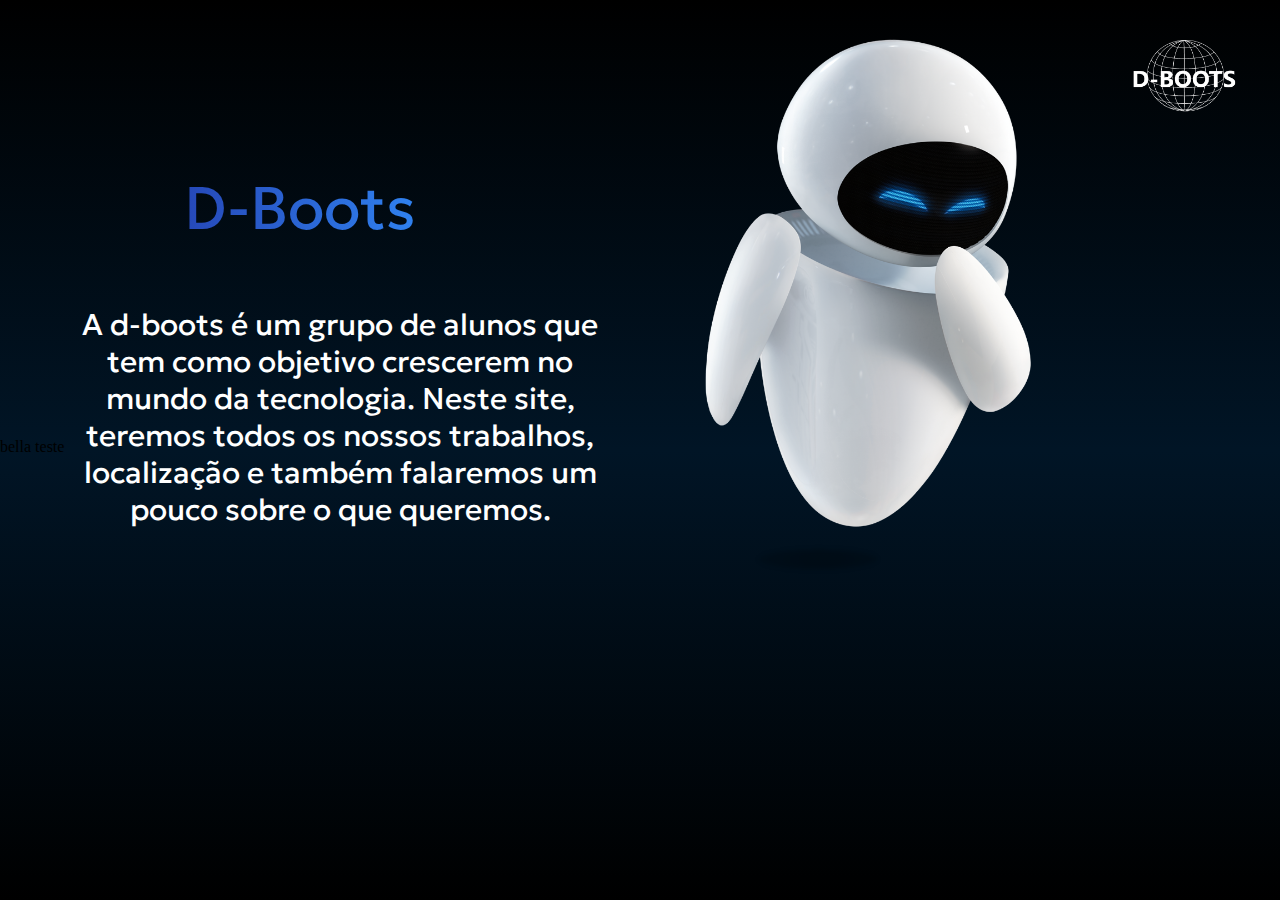
==== index.html @ 115e06b1 "Atualizar o index.html" ====
<!DOCTYPE html>
<html lang="pt-br">

<head>
    <meta charset="UTF-8">
    <meta http-equiv="X-UA-Compatible" content="IE=edge">
    <meta name="viewport" content="width=100%, initial-scale=1.0">
    <link rel="Website icon" type="png" href="logo2.png">
    <title>Robótica</title>

    <link rel="stylesheet" href="style.css">
    <link rel="stylesheet" href="menu.js">
    <link rel="stylesheet" href="abas-style.css">
    <link rel="stylesheet" href="https://cdn.jsdelivr.net/npm/bootstrap-icons@1.10.5/font/bootstrap-icons.css">
    <link href="https://fonts.googleapis.com/css2?family=Inspiration&display=swap" rel="stylesheet">
    <link rel="preconnect" href="https://fonts.googleapis.com">
    <link href="https://fonts.googleapis.com/css2?family=Geologica&display=swap" rel="stylesheet">

</head>

<body>

    <div class="container">
        <img src="logo3.png" class="elemento">
    </div>
    </div>

    <figure class="container-img">
        <img class="center" src="robo3.png">
    </figure>

    <section class="principal">
        <p class="nosso-nome">D-Boots</p>
        <p class="descricao">A d-boots é um grupo de alunos que tem como objetivo crescerem no mundo da tecnologia.
            Neste site, teremos todos os nossos trabalhos, localização e também falaremos um pouco sobre o que queremos.
        </p>
    </section>


<dialog>
        <nav class="menu-lateral">

            <ul>

                <li class="item-menu">
                    
                        <button class="icon botao"><i class="bi bi-list"></i></button>
                    
                </li>de
                <li class="item-menu">
                    <a href="index.html">
                        <span class="icon"><i class="bi bi-house"></i></span>
                        <span class="txt-link">Home</span>
                    </a>
                </li>
                <li class="item-menu">
                    <a href="trabalhos.html">
                        <span class="icon"><i class="bi bi-image"></i></span>
                        <span class="txt-link">Trabalhos</span>
                    </a>
                </li>
                <li class="item-menu">
                    <a href="sobre.html">
                        <span class="icon"><i class="bi bi-columns-gap"></i></span>
                        <span class="txt-link">Sobre</span>
                    </a>
                </li>
                <li class="item-menu">
                    <a href="loc.html">
                        <span class="icon"><i class="bi bi-geo-alt"></i></span>
                        <span class="txt-link">Localização</span>
                    </a>
                <li class="item-menu">
                    <a href="nos.html">
                        <span class="icon"><i class="bi bi-people-fill"></i></span>
                        <span class="txt-link">Nós</span>
                    </a>
                </li>
            </ul>
        </nav></dialog>
   

<p>bella teste</p>



    <script src="menu.js"></script>
</body>

</html>
---- style.css ----
* {
    padding: 0;
    margin: 0;
}

body {
    height: 100vh;
    background: linear-gradient( black,#011526, black);
}

.center {
    float: right;
    width: 300%;
    margin: 30px 0 0 0;
	max-width: 510px;
	transform: translatey(0px);
	animation: float 6s ease-in-out infinite;
    z-index: 1; 
}

@keyframes float {
	0% {
		transform: translatey(20px);
	}
	50% { 
		transform: translatey(0px);
	}
	100% { 
		transform: translatey(20px);
	}
}

.principal {
    position: relative;
    top: 170px;
    margin:0;
    text-align:center;
    font-family: 'Geologica', sans-serif;
}

.nosso-nome{
    font-size: 60px;
    color: white;
    background-image: linear-gradient(to right, #1E1B8C, #3084F2, #3084F2, #2E38F2);  
    background-clip: text;
    -webkit-background-clip: text; 
    -webkit-text-fill-color: transparent;
    color: black;
}

.descricao {
    color: white;
    font-size: 30px;
    padding: 80px;
    margin: -20px 0 0 0;
}

.container {
    float: right;
}

.elemento {
    margin: -45px 0 0 0;
    width: 170px;
    height: 170px;
    z-index: 0; 
}

@media screen and (max-width: 640px) { 
    .center {
        width: 100%;
        height: 70%;
        right: 17px;
        float: none;
        margin: 0 0 -70px 0;
    }

    .elemento {
        float: right;
        width: 37%;
        height: 37%;
    }

    .descricao {
        margin: -20px 0 0 0;
    }
}
---- abas-style.css ----
nav.menu-lateral {
     width: 70px;
     height: 20px;
     margin: 10px 0 0 0;
     padding: 20px 0 40px 17px;
     /* box-shadow: 2px 2px 2px 2px #78909c; */
     border-radius: 20px;
     position: fixed;
     top: 0;
     left: 0;
     overflow: hidden;
     transition: .5s;
     font-family: 'Geologica', sans-serif;
 }

button {
background-color: #000;
border: none;
color: #fff;
margin: 10px 0 0 20px;
font-size: 200%;

}

 nav.menu-lateral:hover {
     width: 300px;
     height: 100%;
     background-color: #000;
 }

 .btn-expandir {
     width: 100%;
     padding-left: 10px;
 }

 .btn-expandir>i {
     color: #fff;
     font-size: 24px;
     cursor: pointer;
 }

 ul {
     height: 100%;
     list-style-type: none;
 }

 ul li.item-menu {
     transition: .3s;
     border-top-left-radius: 20px;
     border-bottom-left-radius: 20px;
 }

 ul li.ativo {
     background: linear-gradient(to right, #78909c 1%, #000 70%)
 }

 ul li.item-menu:hover {
     background: transparent;
 }

 ul li.item-menu a {
     color: #fff;
     text-decoration: none;
     font-size: 20px;
     padding: 20px 4%;
     display: flex;
     margin-bottom: 20px;
     line-height: 30px;
 }

 ul li.item-menu a .txt-link {
     margin-left: 70px;
     transition: 1s;
     opacity: 0;
 }

 nav.menu-lateral:hover .txt-link {
     margin-left: 40px;
     opacity: 1;
 }

 ul li.item-menu a .icon i {
     font-size: 30px;
     margin-left: 10px;
 }

 @media screen and (max-width: 1024px) {

     nav .menu-lateral {
         z-index: 1;
     }

     .center {
         z-index: 0;
     }

     .elemento {
         z-index: -1;
     }

     nav.menu-lateral:active {

         widht: 100%;
         height: 100%;
         background-color: transparent;
     }

 }
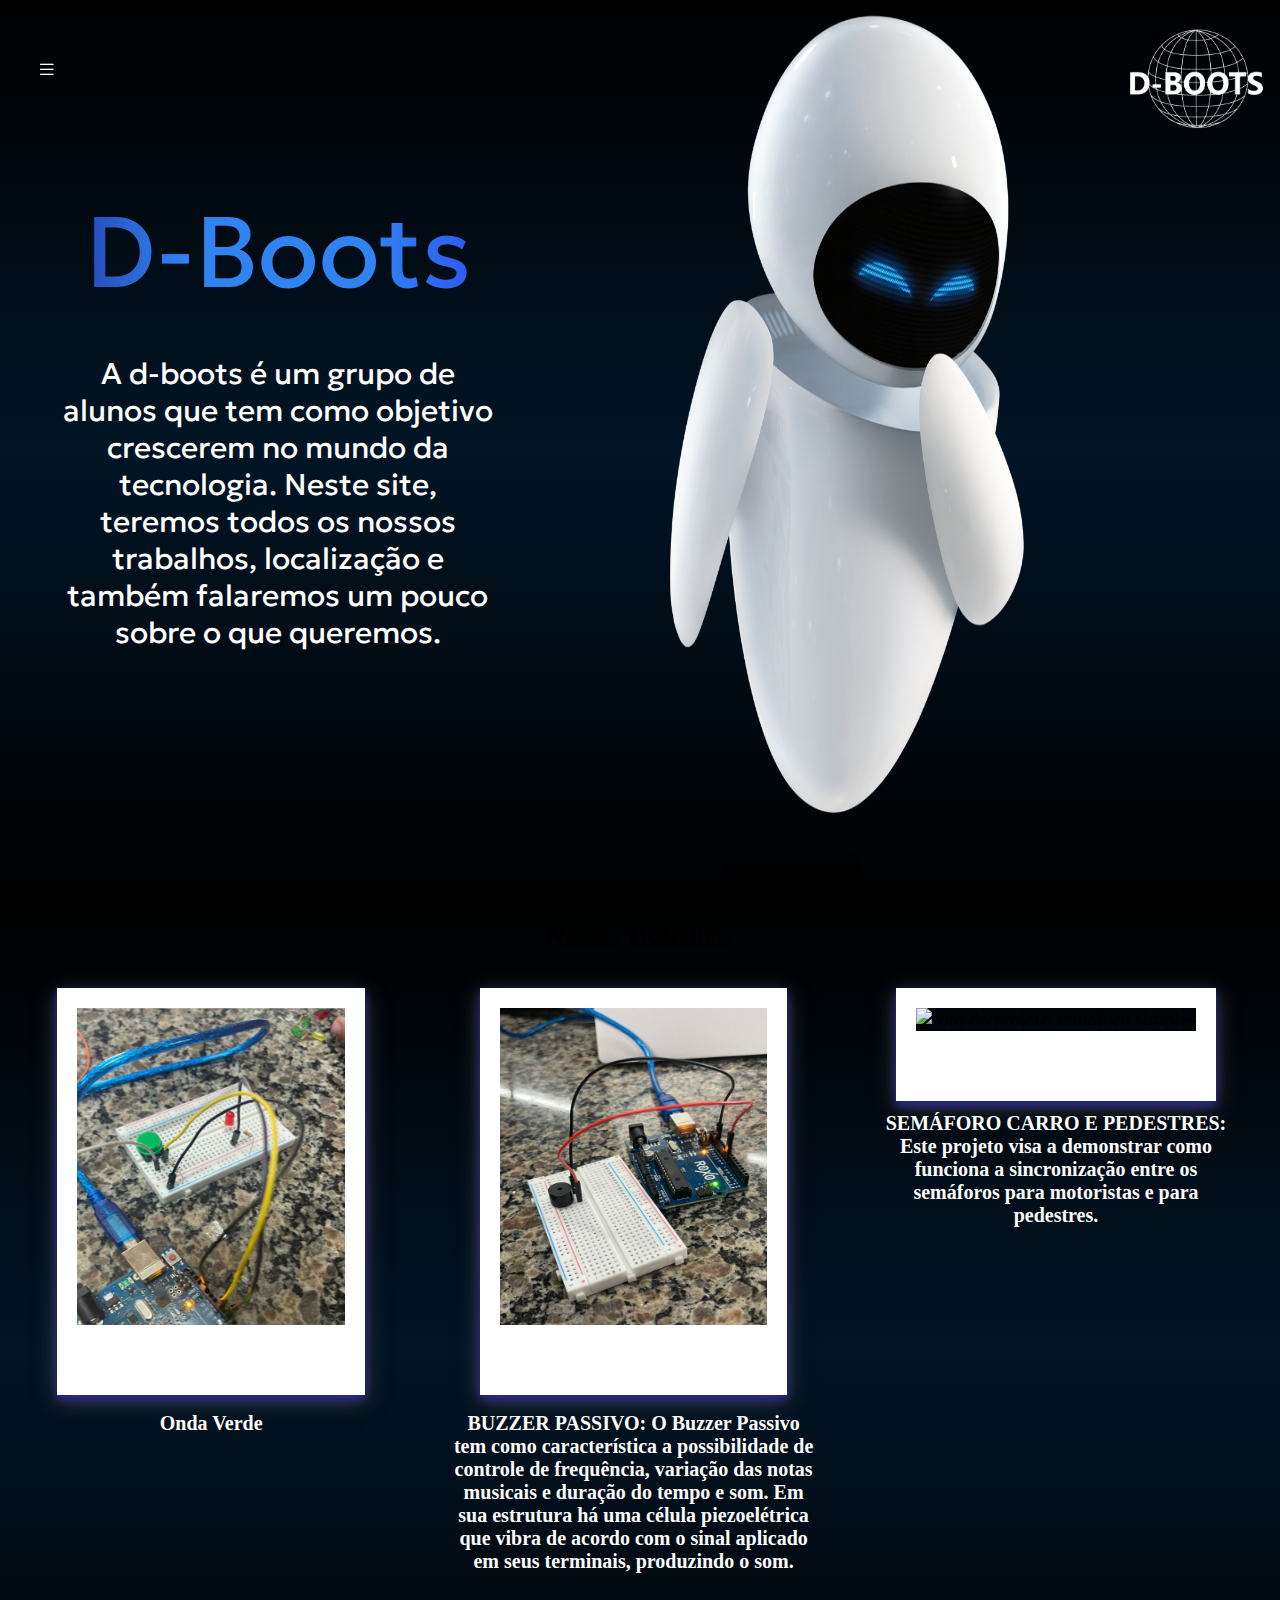
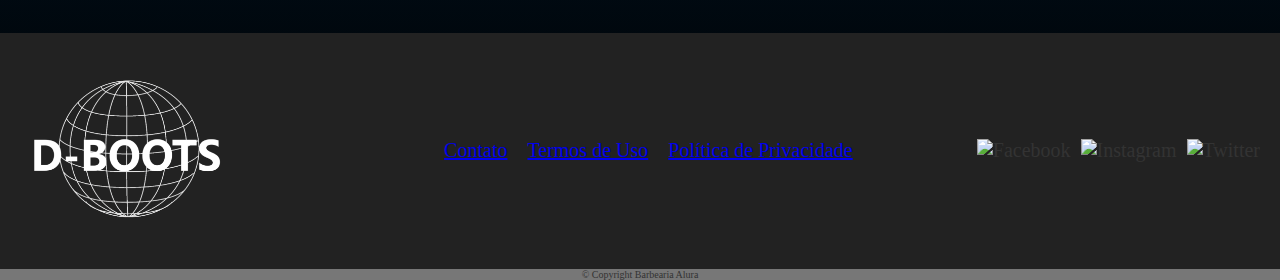
==== commit aaad262c: "Add files via upload" ====
--- a/index.html
+++ b/index.html
@@ -1,92 +1,153 @@
-<!DOCTYPE html>
-<html lang="pt-br">
-
-<head>
-    <meta charset="UTF-8">
-    <meta http-equiv="X-UA-Compatible" content="IE=edge">
-    <meta name="viewport" content="width=100%, initial-scale=1.0">
-    <link rel="Website icon" type="png" href="logo2.png">
-    <title>Robótica</title>
-
+<!DOCTYPE html>
+<html lang="pt-br">
+
+<head>
+    <meta charset="UTF-8">
+    <meta http-equiv="X-UA-Compatible" content="IE=edge">
+    <meta name="viewport" content="width=100%, initial-scale=1.0">
+    <link rel="Website icon" type="png" href="logo2.png">
+    <title>Robótica</title>
+
     <link rel="stylesheet" href="style.css">
-    <link rel="stylesheet" href="menu.js">
-    <link rel="stylesheet" href="abas-style.css">
-    <link rel="stylesheet" href="https://cdn.jsdelivr.net/npm/bootstrap-icons@1.10.5/font/bootstrap-icons.css">
-    <link href="https://fonts.googleapis.com/css2?family=Inspiration&display=swap" rel="stylesheet">
-    <link rel="preconnect" href="https://fonts.googleapis.com">
-    <link href="https://fonts.googleapis.com/css2?family=Geologica&display=swap" rel="stylesheet">
-
-</head>
-
-<body>
-
-    <div class="container">
-        <img src="logo3.png" class="elemento">
-    </div>
-    </div>
-
-    <figure class="container-img">
-        <img class="center" src="robo3.png">
-    </figure>
-
-    <section class="principal">
-        <p class="nosso-nome">D-Boots</p>
-        <p class="descricao">A d-boots é um grupo de alunos que tem como objetivo crescerem no mundo da tecnologia.
-            Neste site, teremos todos os nossos trabalhos, localização e também falaremos um pouco sobre o que queremos.
-        </p>
-    </section>
-
-
-<dialog>-
-        <nav class="menu-lateral">
-
+    <link rel="stylesheet" href="menu.js">
+    <link rel="stylesheet" href="abas-style.css">
+    <link rel="stylesheet" href="https://cdn.jsdelivr.net/npm/bootstrap-icons@1.10.5/font/bootstrap-icons.css">
+    <link href="https://fonts.googleapis.com/css2?family=Inspiration&display=swap" rel="stylesheet">
+    <link rel="preconnect" href="https://fonts.googleapis.com">
+    <link href="https://fonts.googleapis.com/css2?family=Geologica&display=swap" rel="stylesheet">
+
+</head>
+
+<header>
+    <div class="container">
+        <img src="logo3.png" class="elemento">
+    </div>
+</header>
+
+
+<body>
+
+
+    <section class="principal">
+        <div>
+            <p class="nosso-nome">D-Boots</p>
+            <p class="descricao-texto">A d-boots é um grupo de alunos que tem como objetivo crescerem no mundo da tecnologia.
+                Neste site, teremos todos os nossos trabalhos, localização e também falaremos um pouco sobre o que queremos.
+            </p>
+        </div>
+        <div><img class="center" src="robo3.png" alt="imagem de um robo"></div>
+    </section>
+
+
+
+
+
+
+
+
+
+
+
+
+
+    <section class="fotos">
+        <h2 class="trabalhos">Nossos Trabalhos</h2>
+        <div class="div-fotos">
+        <div class="container2">
+            <img class="polaroid" src="fototra.jpg" alt="foto do projeto da onda verde">
+            <h3 class="descricao">Onda Verde</h3>
+        </div>
+        <div class="container2">
+            <img class="polaroid" src="image.jpg" alt="foto do projeto...">
+            <h3 class="descricao">BUZZER PASSIVO: O Buzzer Passivo tem como característica a possibilidade de controle de frequência, variação das notas musicais e duração do tempo e som. Em sua estrutura há uma célula piezoelétrica que vibra de acordo com o sinal aplicado em seus terminais, produzindo o som. </h3>
+        </div>
+        <div class="container2">
+            <img class="polaroid" src="sinallfoto.jpg" alt="foto do projeto semáforo simples">
+            <h3 class="descricao">SEMÁFORO CARRO E PEDESTRES: Este projeto visa a demonstrar como
+                funciona a sincronização entre os semáforos
+                para motoristas e para pedestres. </h3>
+        </div>
+        </div>
+    </div>
+</section>
+
+
+
+
+
+
+<footer>
+    <div class="footer">
+        <div class="logo">
+          <img src="logo3.png" alt="Sua Logo">
+        </div>
+        <div class="links">
+            <a href="contato">Contato</a>
+            <a href="termos-de-uso">Termos de Uso</a>
+            <a href="politica-de-privacidade">Política de Privacidade</a>
+          </div>
+        <div class="social-icons">
+          <a href="link-para-facebook"><img src="facebook-icon.png" alt="Facebook"></a>
+          <a href="link-para-instagram"><img src="instagram-icon.png" alt="Instagram"></a>
+          <a href="link-para-twitter"><img src="twitter-icon.png" alt="Twitter"></a>
+        </div>
+      </div>
+      <div>
+        <p class="copyright">&copy; Copyright Barbearia Alura</p>
+      </div>
+</footer>
+
+
+
+
+
+
+
+
+        <nav class="menu-lateral">
             <ul>
-
-                <li class="item-menu">
-                    
-                        <button class="icon botao"><i class="bi bi-list"></i></button>
-                    
-                </li>de
-                <li class="item-menu">
-                    <a href="index.html">
-                        <span class="icon"><i class="bi bi-house"></i></span>
-                        <span class="txt-link">Home</span>
-                    </a>
-                </li>
-                <li class="item-menu">
-                    <a href="trabalhos.html">
-                        <span class="icon"><i class="bi bi-image"></i></span>
-                        <span class="txt-link">Trabalhos</span>
-                    </a>
-                </li>
-                <li class="item-menu">
-                    <a href="sobre.html">
-                        <span class="icon"><i class="bi bi-columns-gap"></i></span>
-                        <span class="txt-link">Sobre</span>
-                    </a>
-                </li>
-                <li class="item-menu">
-                    <a href="loc.html">
-                        <span class="icon"><i class="bi bi-geo-alt"></i></span>
-                        <span class="txt-link">Localização</span>
-                    </a>
-                <li class="item-menu">
-                    <a href="nos.html">
-                        <span class="icon"><i class="bi bi-people-fill"></i></span>
-                        <span class="txt-link">Nós</span>
-                    </a>
-                </li>
-            </ul>-
-        </nav></dialog>
+                <li class="item-menu">
+                    <button class="icon botao"><i class="bi bi-list"></i></button>
+                </li>
+                <li class="item-menu">
+                    <a href="index.html">
+                        <span class="icon"><i class="bi bi-house"></i></span>
+                        <span class="txt-link">Home</span>
+                    </a>
+                </li>
+                <li class="item-menu">
+                    <a href="trabalhos.html">
+                        <span class="icon"><i class="bi bi-image"></i></span>
+                        <span class="txt-link">Trabalhos</span>
+                    </a>
+                </li>
+                <li class="item-menu">
+                    <a href="sobre.html">
+                        <span class="icon"><i class="bi bi-columns-gap"></i></span>
+                        <span class="txt-link">Sobre</span>
+                    </a>
+                </li>
+                <li class="item-menu">
+                    <a href="loc.html">
+                        <span class="icon"><i class="bi bi-geo-alt"></i></span>
+                        <span class="txt-link">Localização</span>
+                    </a>
+                <li class="item-menu">
+                    <a href="nos.html">
+                        <span class="icon"><i class="bi bi-people-fill"></i></span>
+                        <span class="txt-link">Nós</span>
+                    </a>
+                </li>
+            </ul>
+
+        </nav>
+
    
 
-<p>bella teste</p>
 
-
-
-    <script src="menu.js"></script>
-</body>
-
+
+
+    <script src="menu.js"></script>
+</body>
+
 </html>--- a/style.css
+++ b/style.css
@@ -1,87 +1,202 @@
-* {
-    padding: 0;
-    margin: 0;
-}
-
-body {
-    height: 100vh;
-    background: linear-gradient( black,#011526, black);
-}
-
-.center {
-    float: right;
-    width: 300%;
-    margin: 30px 0 0 0;
-	max-width: 510px;
-	transform: translatey(0px);
-	animation: float 6s ease-in-out infinite;
-    z-index: 1; 
-}
-
-@keyframes float {
-	0% {
-		transform: translatey(20px);
-	}
-	50% { 
-		transform: translatey(0px);
-	}
-	100% { 
-		transform: translatey(20px);
-	}
-}
-
-.principal {
-    position: relative;
-    top: 170px;
-    margin:0;
-    text-align:center;
-    font-family: 'Geologica', sans-serif;
-}
-
-.nosso-nome{
-    font-size: 60px;
-    color: white;
-    background-image: linear-gradient(to right, #1E1B8C, #3084F2, #3084F2, #2E38F2);  
-    background-clip: text;
-    -webkit-background-clip: text; 
-    -webkit-text-fill-color: transparent;
-    color: black;
-}
-
-.descricao {
-    color: white;
-    font-size: 30px;
-    padding: 80px;
-    margin: -20px 0 0 0;
-}
-
-.container {
-    float: right;
-}
-
-.elemento {
-    margin: -45px 0 0 0;
-    width: 170px;
-    height: 170px;
-    z-index: 0; 
-}
-
-@media screen and (max-width: 640px) { 
-    .center {
-        width: 100%;
-        height: 70%;
-        right: 17px;
-        float: none;
-        margin: 0 0 -70px 0;
-    }
-
-    .elemento {
-        float: right;
-        width: 37%;
-        height: 37%;
-    }
-
-    .descricao {
-        margin: -20px 0 0 0;
-    }
-}
+* {
+    padding: 0;
+    margin: 0;
+    font-size: 20px;
+}
+
+body {
+    height: 100vh;
+    background: linear-gradient(black, #011526, black);
+}
+
+.container {
+    float: right;
+}
+
+.elemento {
+    margin: 10px;
+    width: 150px;
+    z-index: 0;
+}
+
+.center {
+    height: 100vh;
+    float: right;
+    width: 100%;
+    max-width: 780px;
+    transform: translatey(0px);
+    animation: float 6s ease-in-out infinite;
+    z-index: 1;
+}
+
+@keyframes float {
+    0% {
+        transform: translatey(4%);
+    }
+
+    50% {
+        transform: translatey(0px);
+    }
+
+    100% {
+        transform: translatey(4%);
+    }
+}
+
+.principal {
+    align-items: center;
+    text-align: center;
+    display: grid;
+    grid-template-columns: 50% 50%;
+    font-family: 'Geologica', sans-serif;
+    height: 100vh;
+}
+
+.nosso-nome {
+    font-size: 500%;
+    color: white;
+    background-image: linear-gradient(to right, #1E1B8C, #3084F2, #3084F2, #2E38F2);
+    background-clip: text;
+    -webkit-background-clip: text;
+    -webkit-text-fill-color: transparent;
+    color: black;
+}
+
+.descricao-texto {
+    color: white;
+    font-size: 150%;
+    padding: 60px;
+    margin: -20px 0 0 0;
+}
+
+
+
+
+
+
+
+
+
+
+.div-fotos {
+    display: grid;
+    grid-template-columns: 33% 33% 33%;
+    text-align: center;
+}
+
+.trabalhos {
+    text-align: center;
+    font-size: 25px;
+    margin: 1em;
+}
+
+.polaroid {
+    border-top: 20px solid rgb(255, 255, 255);
+    border-left: 20px solid rgb(255, 255, 255);
+    border-right: 20px solid rgb(255, 255, 255);
+    border-bottom: 70px solid rgb(255, 255, 255);
+    box-shadow: 0 4px 8px 0 rgb(38, 36, 158), 0 6px 20px 0 rgb(65, 63, 63);
+}
+
+img {
+    width: 70%;
+    height: 50%;
+}
+
+div.container2 {
+    padding: 10px 20px;
+}
+
+.container2:hover {
+    transition: 0.5s all;
+    transform: scale(1.1);
+}
+
+.polaroid:hover {
+    box-shadow: 0px 10px 20px rgb(38, 36, 158), 0 6px 20px 0 rgb(65, 63, 63);
+}
+
+.descricao {
+    color: #fcfcfc;
+    margin: 3%;
+}
+
+
+
+
+
+
+
+
+.footer {
+    background-color: #222;
+    padding: 20px;
+    display: flex;
+    justify-content: space-between;
+    align-items: center;
+
+  }
+  .logo {
+    width: 300px;
+  }
+  .social-icons {
+    display: flex;
+    gap: 10px;
+  }
+  .social-icons a {
+    text-decoration: none;
+    color: #333;
+  }
+  .links {
+    display: flex;
+    gap: 20px;
+  }
+
+.copyright {
+    text-align: center;
+    background-color: #777;
+    color: #333;
+    font-size: 50%;
+}
+
+
+
+@media screen and (max-width: 640px) {
+    .center {
+        width: 100%;
+        height: 70%;
+        right: 17px;
+        float: none;
+        margin: 0 0 -70px 0;
+    }
+
+    @keyframes float {
+        0% {
+            transform: translatey(20px);
+        }
+
+        50% {
+            transform: translatey(0px);
+        }
+
+        100% {
+            transform: translatey(20px);
+        }
+    }
+
+    .elemento {
+        float: right;
+        width: 37%;
+        height: 37%;
+    }
+
+
+
+    .principal {
+        grid-template-columns: 0%;
+    }
+
+    .descricao {
+        margin: -20px 0 0 0;
+    }
+}--- a/abas-style.css
+++ b/abas-style.css
@@ -10,14 +10,15 @@
      left: 0;
      overflow: hidden;
      transition: .5s;
-     font-family: 'Geologica', sans-serif;
+     font-family: 'Geologica', sans-serif;
+color: #fff;
  }
 
 button {
-background-color: #000;
+background-color: transparent;
 border: none;
 color: #fff;
-margin: 10px 0 0 20px;
+margin: 10px 0 6px 20px;
 font-size: 200%;
 
 }
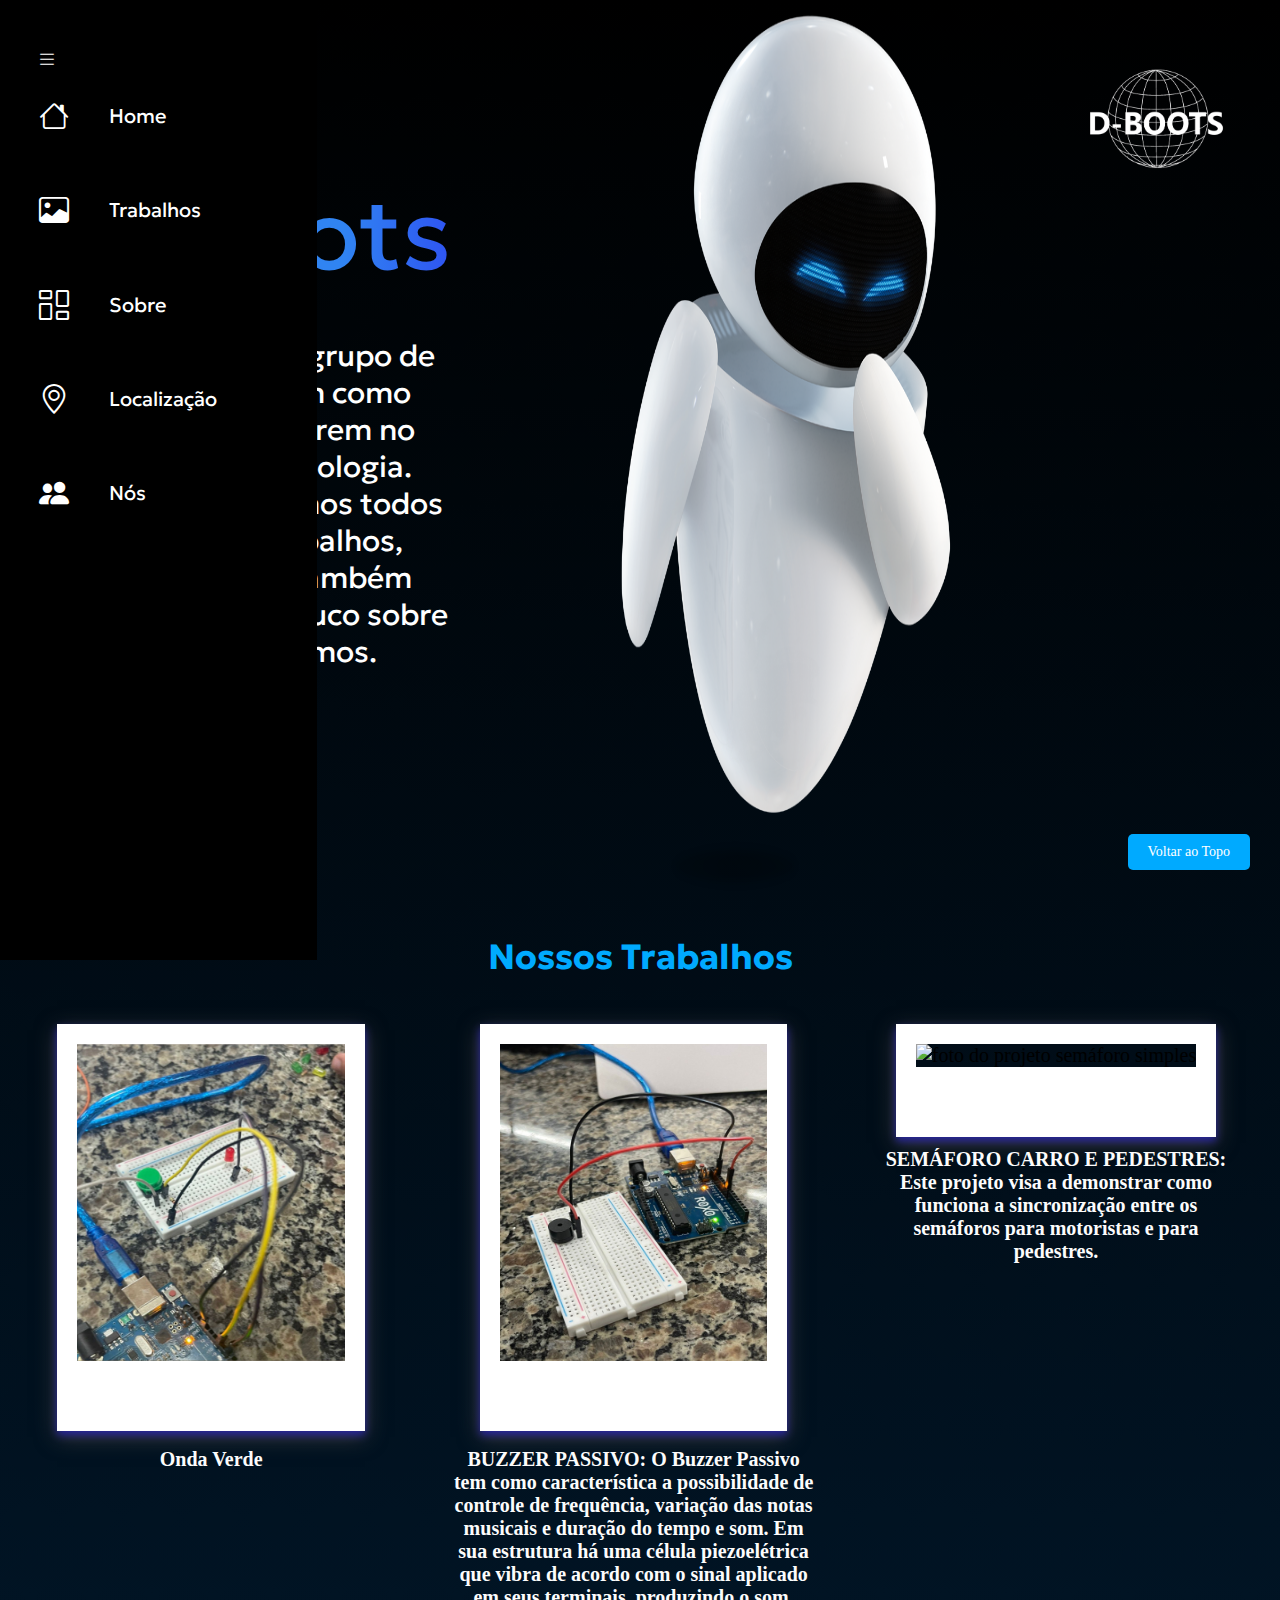
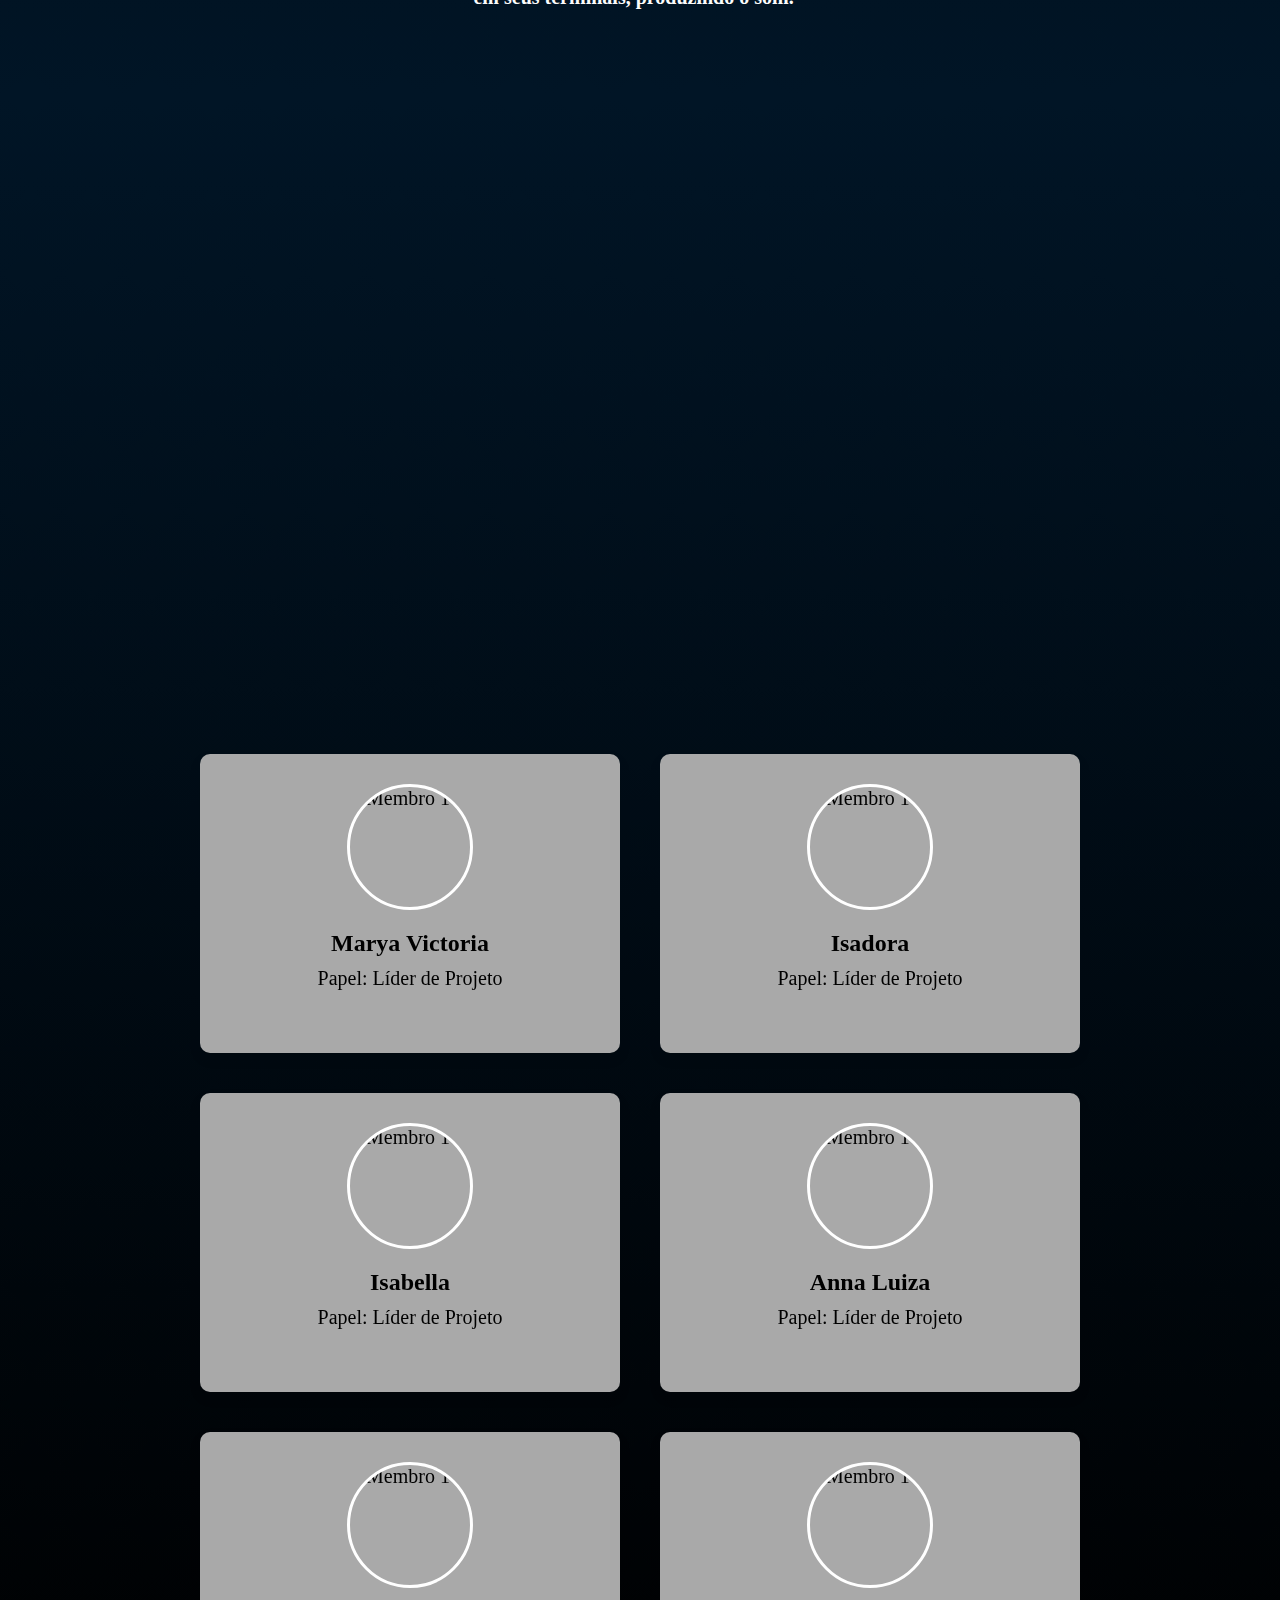
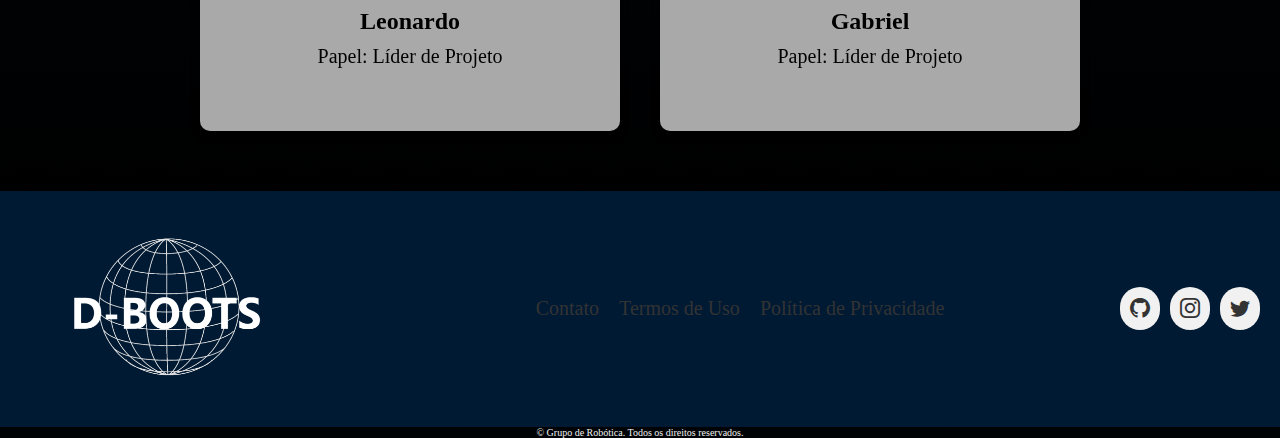
==== commit 8a896a4d: "Add files via upload" ====
--- a/index.html
+++ b/index.html
@@ -18,14 +18,53 @@
 
 </head>
 
-<header>
-    <div class="container">
-        <img src="logo3.png" class="elemento">
-    </div>
+
+
+
+<body>
+    <header>
+        <div class="container">
+            <img src="logo3.png" class="elemento">
+        </div>
+    <nav class="menu-lateral">
+        <ul>
+            <li class="item-menu">
+                <button class="icon botao"><i class="bi bi-list"></i></button>
+            </li>
+            <li class="item-menu">
+                <a href="index.html">
+                    <span class="icon"><i class="bi bi-house"></i></span>
+                    <span class="txt-link">Home</span>
+                </a>
+            </li>
+            <li class="item-menu">
+                <a href="trabalhos.html">
+                    <span class="icon"><i class="bi bi-image"></i></span>
+                    <span class="txt-link">Trabalhos</span>
+                </a>
+            </li>
+            <li class="item-menu">
+                <a href="sobre.html">
+                    <span class="icon"><i class="bi bi-columns-gap"></i></span>
+                    <span class="txt-link">Sobre</span>
+                </a>
+            </li>
+            <li class="item-menu">
+                <a href="loc.html">
+                    <span class="icon"><i class="bi bi-geo-alt"></i></span>
+                    <span class="txt-link">Localização</span>
+                </a>
+            <li class="item-menu">
+                <a href="nos.html">
+                    <span class="icon"><i class="bi bi-people-fill"></i></span>
+                    <span class="txt-link">Nós</span>
+                </a>
+            </li>
+        </ul>
+    </nav>
 </header>
 
 
-<body>
 
 
     <section class="principal">
@@ -73,6 +112,80 @@
 
 
 
+<section class="container-video">
+    <iframe class="video" src="https://www.youtube.com/embed/6oYvwf1dXDo" title="YouTube video player" frameborder="0" allow="accelerometer; autoplay; clipboard-write; encrypted-media; gyroscope; picture-in-picture; web-share" allowfullscreen></iframe>
+</section>
+
+
+
+
+
+<section>
+    <div class="container">
+        <div class="member">
+          <img src="marya.png" alt="Membro 1">
+          <h2>Marya Victoria</h2>
+          <p>Papel: Líder de Projeto</p>
+          <div class="social-links">
+            <a href="#">Facebook</a>
+            <a href="#">Twitter</a>
+            <a href="#">LinkedIn</a>
+          </div>
+        </div>
+        <div class="member">
+            <img src="isa.png" alt="Membro 1">
+            <h2>Isadora</h2>
+            <p>Papel: Líder de Projeto</p>
+            <div class="social-links">
+              <a href="#">Facebook</a>
+              <a href="#">Twitter</a>
+              <a href="#">LinkedIn</a>
+            </div>
+          </div>
+          <div class="member">
+            <img src="bella.png" alt="Membro 1">
+            <h2>Isabella</h2>
+            <p>Papel: Líder de Projeto</p>
+            <div class="social-links">
+              <a href="#">Facebook</a>
+              <a href="#">Twitter</a>
+              <a href="#">LinkedIn</a>
+            </div>
+          </div>
+          <div class="member">
+            <img src="anna.png" alt="Membro 1">
+            <h2>Anna Luiza</h2>
+            <p>Papel: Líder de Projeto</p>
+            <div class="social-links">
+              <a href="#">Facebook</a>
+              <a href="#">Twitter</a>
+              <a href="#">LinkedIn</a>
+            </div>
+          </div>
+          <div class="member">
+            <img src="leo.png" alt="Membro 1">
+            <h2>Leonardo</h2>
+            <p>Papel: Líder de Projeto</p>
+            <div class="social-links">
+              <a href="#">Facebook</a>
+              <a href="#">Twitter</a>
+              <a href="#">LinkedIn</a>
+            </div>
+          </div>
+          <div class="member">
+            <img src="gab.png" alt="Membro 1">
+            <h2>Gabriel</h2>
+            <p>Papel: Líder de Projeto</p>
+            <div class="social-links">
+              <a href="#">Facebook</a>
+              <a href="#">Twitter</a>
+              <a href="#">LinkedIn</a>
+            </div>
+          </div>
+        <!-- ... Outros membros ... -->
+      </div>
+</section>
+
 
 
 
@@ -87,63 +200,41 @@
             <a href="politica-de-privacidade">Política de Privacidade</a>
           </div>
         <div class="social-icons">
-          <a href="link-para-facebook"><img src="facebook-icon.png" alt="Facebook"></a>
-          <a href="link-para-instagram"><img src="instagram-icon.png" alt="Instagram"></a>
-          <a href="link-para-twitter"><img src="twitter-icon.png" alt="Twitter"></a>
+          <a href="https://github.com/"><i class="bi bi-github"></i></a>
+          <a href="https://www.instagram.com/"><i class="bi bi-instagram"></i></a>
+          <a href="https://twitter.com/Twitter"><i class="bi bi-twitter"></i></a>
         </div>
       </div>
       <div>
-        <p class="copyright">&copy; Copyright Barbearia Alura</p>
+        <p class="copyright">&copy; Grupo de Robótica. Todos os direitos reservados.</p>
       </div>
 </footer>
 
 
 
-
-
-
-
-
-        <nav class="menu-lateral">
-            <ul>
-                <li class="item-menu">
-                    <button class="icon botao"><i class="bi bi-list"></i></button>
-                </li>
-                <li class="item-menu">
-                    <a href="index.html">
-                        <span class="icon"><i class="bi bi-house"></i></span>
-                        <span class="txt-link">Home</span>
-                    </a>
-                </li>
-                <li class="item-menu">
-                    <a href="trabalhos.html">
-                        <span class="icon"><i class="bi bi-image"></i></span>
-                        <span class="txt-link">Trabalhos</span>
-                    </a>
-                </li>
-                <li class="item-menu">
-                    <a href="sobre.html">
-                        <span class="icon"><i class="bi bi-columns-gap"></i></span>
-                        <span class="txt-link">Sobre</span>
-                    </a>
-                </li>
-                <li class="item-menu">
-                    <a href="loc.html">
-                        <span class="icon"><i class="bi bi-geo-alt"></i></span>
-                        <span class="txt-link">Localização</span>
-                    </a>
-                <li class="item-menu">
-                    <a href="nos.html">
-                        <span class="icon"><i class="bi bi-people-fill"></i></span>
-                        <span class="txt-link">Nós</span>
-                    </a>
-                </li>
-            </ul>
-
-        </nav>
-
-   
-
+<a href="#top" class="botao-flutuante">Voltar ao Topo</a>
+
+
+
+
+<script>
+    const members = document.querySelectorAll('.member');
+
+    members.forEach(member => {
+      member.addEventListener('mouseenter', () => {
+        member.classList.add('hovered');
+      });
+      member.addEventListener('mouseleave', () => {
+        member.classList.remove('hovered');
+      });
+    });
+
+    setTimeout(() => {
+      members.forEach(member => {
+        member.classList.add('loaded');
+      });
+    }, 500);
+  </script>
 
 
 
--- a/style.css
+++ b/style.css
@@ -9,6 +9,7 @@
     background: linear-gradient(black, #011526, black);
 }
 
+
 .container {
     float: right;
 }
@@ -18,6 +19,10 @@
     width: 150px;
     z-index: 0;
 }
+
+
+
+
 
 .center {
     height: 100vh;
@@ -86,8 +91,11 @@
 
 .trabalhos {
     text-align: center;
-    font-size: 25px;
+    font-size: 35px;
     margin: 1em;
+    color: #00aaff;
+    font-family: 'Geologica', sans-serif;
+
 }
 
 .polaroid {
@@ -124,29 +132,148 @@
 
 
 
+.container-video {
+    align-items: center;
+    text-align: center;
+    margin: 0 0 1em 0;
+}
+
+.video{
+    width: 800px;
+    height: 600px;
+}
+
+
+
+
+
+
+
+
+
+.container {
+    display: flex;
+    flex-wrap: wrap;
+    justify-content: center;
+    padding: 2rem;
+  }
+  
+  .member {
+    width: calc(33.33% - 2rem);
+    background-color: #a9a9a9;
+    margin: 1rem;
+    padding: 1.5rem;
+    border-radius: 10px;
+    box-shadow: 0 6px 12px rgba(0, 0, 0, 0.1);
+    display: flex;
+    flex-direction: column;
+    align-items: center;
+    opacity: 0;
+    transform: translateY(20px);
+    transition: opacity 0.5s, transform 0.5s, box-shadow 0.3s;
+  }
+
+  .member.loaded {
+    opacity: 1;
+    transform: translateY(0);
+  }
+
+  .member:focus-within {
+    box-shadow: 0 10px 20px rgba(0, 0, 0, 0.2);
+    transform: translateY(-5px) rotate(-3deg);
+  }
+
+  .member h2 {
+    margin: 10px 0;
+    font-size: 1.2rem;
+    transition: color 0.3s, transform 0.3s;
+  }
+
+  .member:hover h2 {
+    color: #007bff;
+    transform: scale(1.05);
+  }
+
+  .member img {
+    width: 120px;
+    height: 120px;
+    border-radius: 50%;
+    object-fit: cover;
+    margin-bottom: 10px;
+    border: 3px solid #fff;
+    transition: border-color 0.3s, transform 0.3s, filter 0.3s;
+  }
+
+  .member:focus-within img,
+  .member:hover img {
+    border-color: #007bff;
+    transform: scale(1.1) rotate(3deg);
+  }
+
+  .social-links {
+    display: flex;
+    justify-content: center;
+    margin-top: 10px;
+    opacity: 0;
+    transform: translateY(10px);
+    transition: opacity 0.3s, transform 0.3s;
+  }
+
+  .member:focus-within .social-links,
+  .member:hover .social-links {
+    opacity: 1;
+    transform: translateY(0);
+  }
+
+  .social-links a {
+    color: #333;
+    text-decoration: none;
+    transition: color 0.3s, transform 0.3s;
+    margin: 0 10px;
+  }
+
+  .social-links a:hover {
+    color: #007bff;
+    transform: scale(1.1) rotate(5deg);
+  }
+
+
+
 
 
 
 
 .footer {
-    background-color: #222;
+    background-color: #001a33;
     padding: 20px;
     display: flex;
     justify-content: space-between;
     align-items: center;
-
-  }
+  }
+
+  footer a {
+    color: #333;
+    text-decoration: none;
+  }
+
   .logo {
     width: 300px;
-  }
+    margin: 0 0 0 2em;
+  }
+
   .social-icons {
     display: flex;
     gap: 10px;
   }
+
   .social-icons a {
     text-decoration: none;
     color: #333;
-  }
+    background-color: #f1f1f1;
+    border-radius: 100px;
+    padding: 0.5em;
+  }
+
   .links {
     display: flex;
     gap: 20px;
@@ -154,11 +281,34 @@
 
 .copyright {
     text-align: center;
-    background-color: #777;
-    color: #333;
+    color: #f1f1f1;
     font-size: 50%;
 }
 
+
+
+
+
+
+
+
+.botao-flutuante {
+    position: fixed;
+    bottom: 30px;
+    right: 30px;
+    background-color: #00aaff;
+    color: #fff;
+    padding: 10px 20px;
+    border: none;
+    border-radius: 5px;
+    font-size: 14px;
+    text-decoration: none;
+    transition: background-color 0.3s ease;
+}
+
+.botao-flutuante:hover {
+    background-color: #0092cc;
+}
 
 
 @media screen and (max-width: 640px) {
--- a/abas-style.css
+++ b/abas-style.css
@@ -1,54 +1,45 @@
- nav.menu-lateral {
-     width: 70px;
-     height: 20px;
-     margin: 10px 0 0 0;
-     padding: 20px 0 40px 17px;
-     /* box-shadow: 2px 2px 2px 2px #78909c; */
-     border-radius: 20px;
-     position: fixed;
-     top: 0;
-     left: 0;
-     overflow: hidden;
-     transition: .5s;
-     font-family: 'Geologica', sans-serif;
-color: #fff;
- }
-
-button {
-background-color: transparent;
-border: none;
-color: #fff;
-margin: 10px 0 6px 20px;
-font-size: 200%;
-
+* {
+    padding: 0;
+    margin: 0;
+    font-size: 20px;
 }
 
- nav.menu-lateral:hover {
+.menu-lateral {
+    width: 150px;
+    height: 20px;
+    padding: 20px 0 40px 17px;
+    position: fixed;
+    overflow: hidden;
+    transition: .5s;
+    font-family: 'Geologica', sans-serif;
+    color: #fff;
+ }
+
+button {
+    background-color: transparent;
+    border: none;
+    color: #fff;
+    margin: 10px 0 6px 20px;
+    font-size: 200%;
+}
+
+.menu-lateral:hover {
      width: 300px;
      height: 100%;
      background-color: #000;
- }
+}
 
- .btn-expandir {
-     width: 100%;
-     padding-left: 10px;
- }
-
- .btn-expandir>i {
-     color: #fff;
-     font-size: 24px;
-     cursor: pointer;
- }
-
- ul {
+ul {
      height: 100%;
      list-style-type: none;
  }
 
- ul li.item-menu {
+ul li.item-menu {
      transition: .3s;
      border-top-left-radius: 20px;
      border-bottom-left-radius: 20px;
+     border-top-right-radius: 20px;
+     border-bottom-right-radius: -20px;
  }
 
  ul li.ativo {
@@ -56,8 +47,8 @@
  }
 
  ul li.item-menu:hover {
-     background: transparent;
- }
+    background-color: blue;
+}
 
  ul li.item-menu a {
      color: #fff;
@@ -72,8 +63,7 @@
  ul li.item-menu a .txt-link {
      margin-left: 70px;
      transition: 1s;
-     opacity: 0;
- }
+}
 
  nav.menu-lateral:hover .txt-link {
      margin-left: 40px;
@@ -101,7 +91,7 @@
 
      nav.menu-lateral:active {
 
-         widht: 100%;
+         width: 100%;
          height: 100%;
          background-color: transparent;
      }
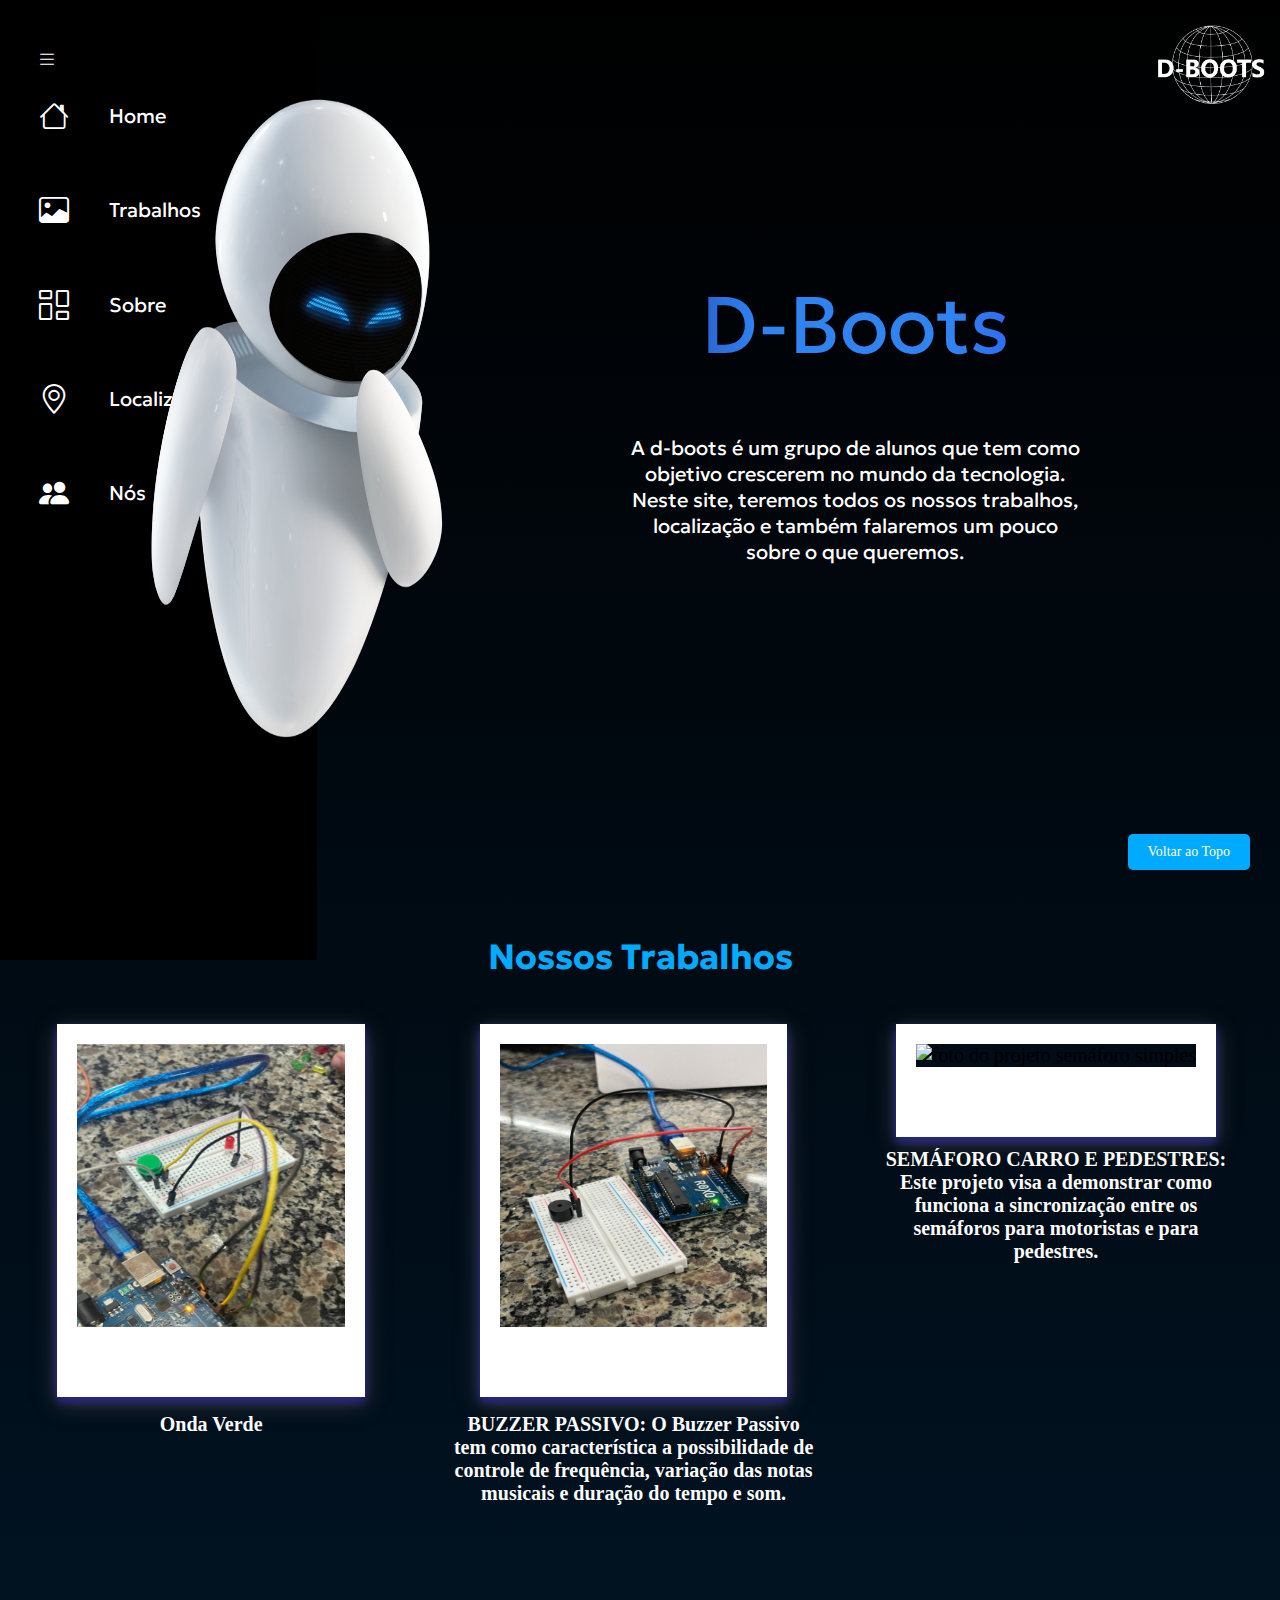
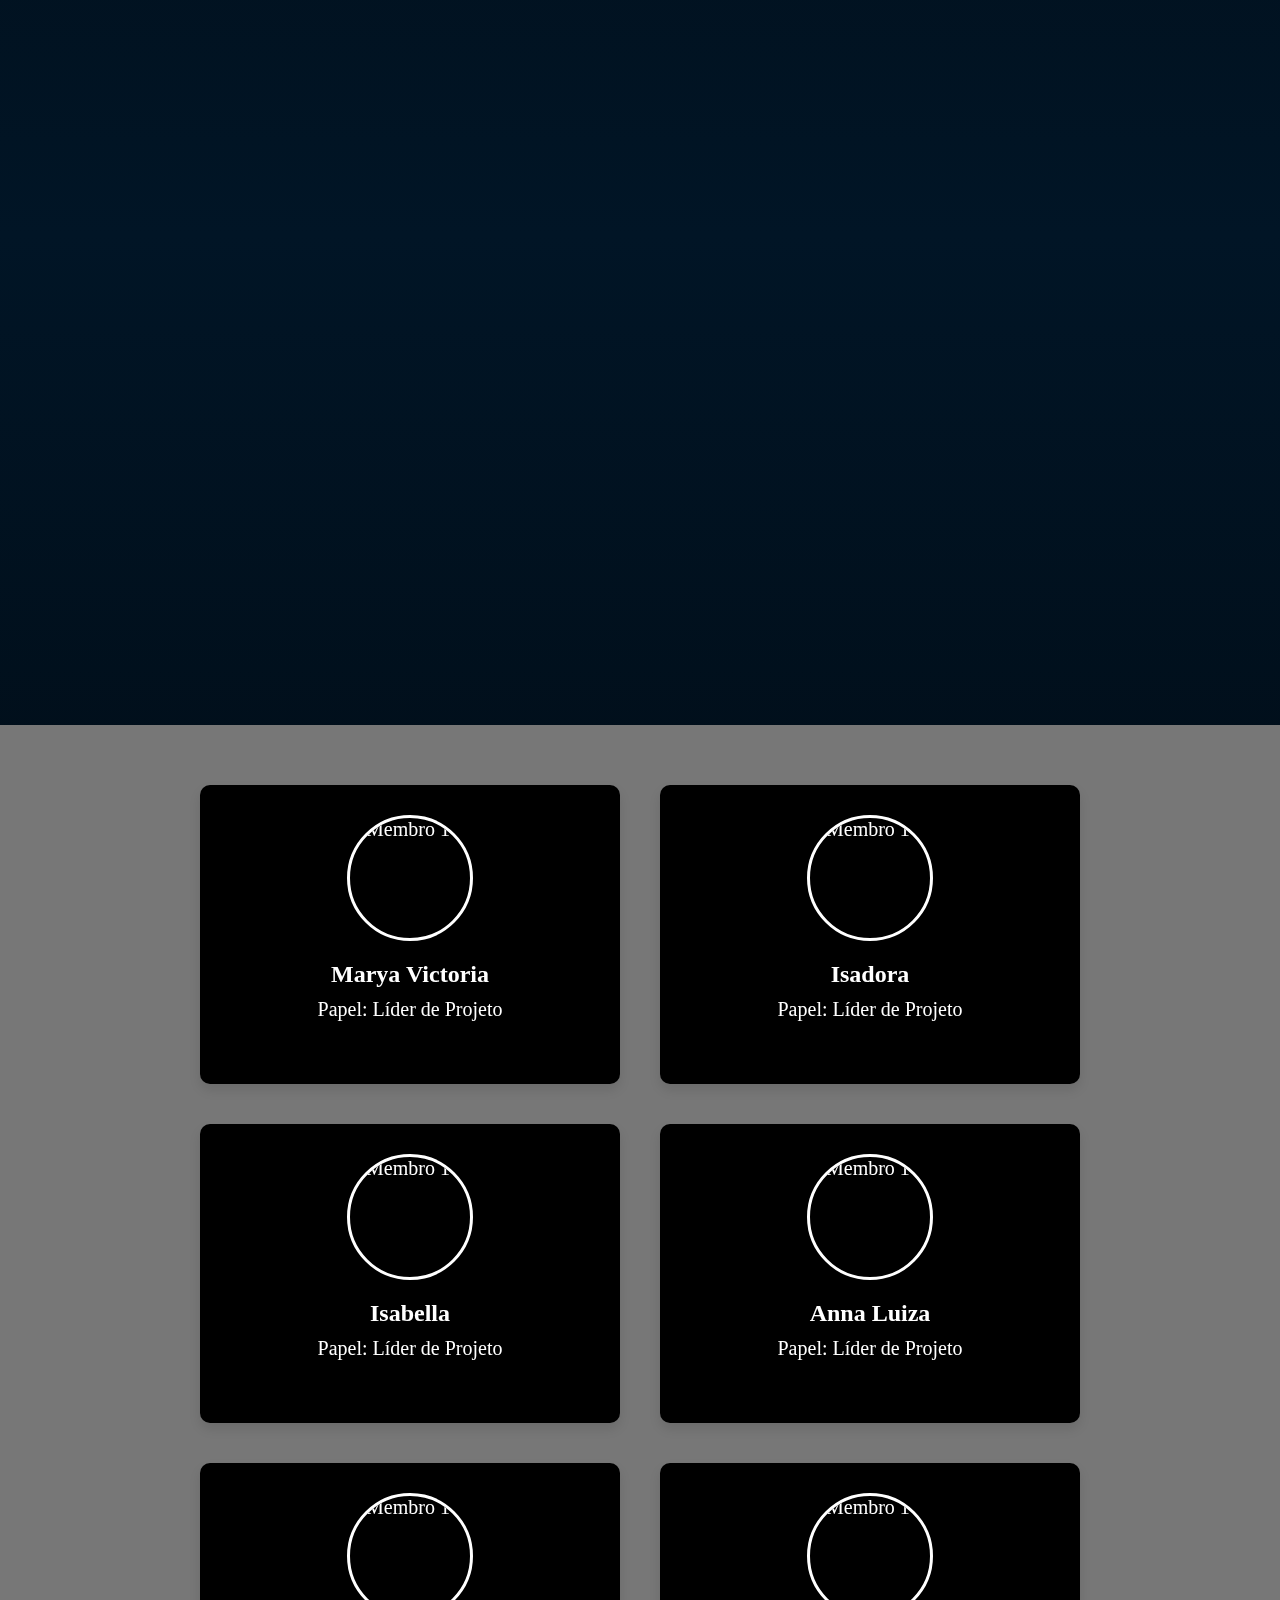
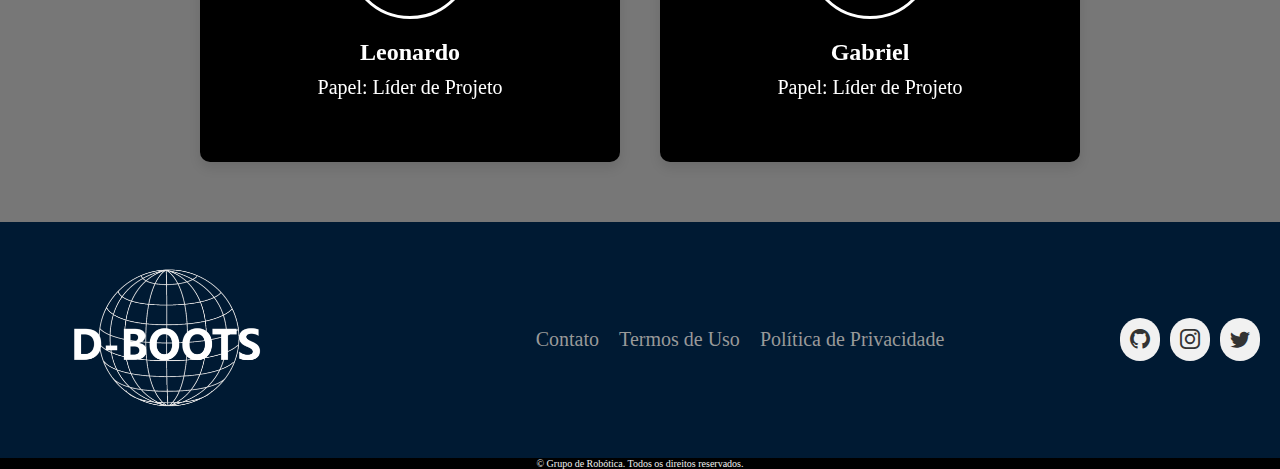
==== commit 480f271f: "Add files via upload" ====
--- a/index.html
+++ b/index.html
@@ -68,13 +68,13 @@
 
 
     <section class="principal">
+               <div><img class="center" src="robo3.png" alt="imagem de um robo"></div>
         <div>
             <p class="nosso-nome">D-Boots</p>
             <p class="descricao-texto">A d-boots é um grupo de alunos que tem como objetivo crescerem no mundo da tecnologia.
                 Neste site, teremos todos os nossos trabalhos, localização e também falaremos um pouco sobre o que queremos.
             </p>
         </div>
-        <div><img class="center" src="robo3.png" alt="imagem de um robo"></div>
     </section>
 
 
@@ -98,7 +98,7 @@
         </div>
         <div class="container2">
             <img class="polaroid" src="image.jpg" alt="foto do projeto...">
-            <h3 class="descricao">BUZZER PASSIVO: O Buzzer Passivo tem como característica a possibilidade de controle de frequência, variação das notas musicais e duração do tempo e som. Em sua estrutura há uma célula piezoelétrica que vibra de acordo com o sinal aplicado em seus terminais, produzindo o som. </h3>
+            <h3 class="descricao">BUZZER PASSIVO: O Buzzer Passivo tem como característica a possibilidade de controle de frequência, variação das notas musicais e duração do tempo e som. 
         </div>
         <div class="container2">
             <img class="polaroid" src="sinallfoto.jpg" alt="foto do projeto semáforo simples">
@@ -113,7 +113,7 @@
 
 
 <section class="container-video">
-    <iframe class="video" src="https://www.youtube.com/embed/6oYvwf1dXDo" title="YouTube video player" frameborder="0" allow="accelerometer; autoplay; clipboard-write; encrypted-media; gyroscope; picture-in-picture; web-share" allowfullscreen></iframe>
+    <iframe class="video" src="https://www.youtube.com/embed/6oYvwf1dXDo" width="1000" height="700" title="YouTube video player" frameborder="0" allow="accelerometer; autoplay; clipboard-write; encrypted-media; gyroscope; picture-in-picture; web-share" allowfullscreen></iframe>
 </section>
 
 
@@ -121,7 +121,7 @@
 
 
 <section>
-    <div class="container">
+    <div class="container-membros">
         <div class="member">
           <img src="marya.png" alt="Membro 1">
           <h2>Marya Victoria</h2>
@@ -192,7 +192,7 @@
 <footer>
     <div class="footer">
         <div class="logo">
-          <img src="logo3.png" alt="Sua Logo">
+          <img src="logo3.png" alt="Logo">
         </div>
         <div class="links">
             <a href="contato">Contato</a>
--- a/style.css
+++ b/style.css
@@ -5,7 +5,6 @@
 }
 
 body {
-    height: 100vh;
     background: linear-gradient(black, #011526, black);
 }
 
@@ -16,8 +15,7 @@
 
 .elemento {
     margin: 10px;
-    width: 150px;
-    z-index: 0;
+    width: 120px;
 }
 
 
@@ -25,13 +23,12 @@
 
 
 .center {
-    height: 100vh;
-    float: right;
-    width: 100%;
+    height: 80vh;
+    width: 80%;
     max-width: 780px;
     transform: translatey(0px);
     animation: float 6s ease-in-out infinite;
-    z-index: 1;
+    z-index: -1;
 }
 
 @keyframes float {
@@ -58,7 +55,7 @@
 }
 
 .nosso-nome {
-    font-size: 500%;
+    font-size: 400%;
     color: white;
     background-image: linear-gradient(to right, #1E1B8C, #3084F2, #3084F2, #2E38F2);
     background-clip: text;
@@ -68,10 +65,9 @@
 }
 
 .descricao-texto {
-    color: white;
-    font-size: 150%;
-    padding: 60px;
-    margin: -20px 0 0 0;
+  color: white;
+  padding: 60px;
+  font-size: 100%;
 }
 
 
@@ -138,29 +134,27 @@
     margin: 0 0 1em 0;
 }
 
-.video{
-    width: 800px;
-    height: 600px;
-}
-
-
-
-
-
-
-
-
-
-.container {
+
+
+
+
+
+
+
+
+
+.container-membros {
     display: flex;
     flex-wrap: wrap;
     justify-content: center;
     padding: 2rem;
+    background-color: #777;
   }
   
   .member {
     width: calc(33.33% - 2rem);
-    background-color: #a9a9a9;
+    background-color: #000;
+    color: white;
     margin: 1rem;
     padding: 1.5rem;
     border-radius: 10px;
@@ -226,7 +220,7 @@
   }
 
   .social-links a {
-    color: #333;
+    color: #999;
     text-decoration: none;
     transition: color 0.3s, transform 0.3s;
     margin: 0 10px;
@@ -252,7 +246,7 @@
   }
 
   footer a {
-    color: #333;
+    color: #999;
     text-decoration: none;
   }
 
@@ -312,12 +306,11 @@
 
 
 @media screen and (max-width: 640px) {
+
     .center {
-        width: 100%;
-        height: 70%;
-        right: 17px;
-        float: none;
-        margin: 0 0 -70px 0;
+        width: 60%;
+        height: 30%;
+        margin: 0;
     }
 
     @keyframes float {
@@ -334,19 +327,78 @@
         }
     }
 
+
+    .principal {
+      display: block;
+    }
+
     .elemento {
         float: right;
-        width: 37%;
-        height: 37%;
-    }
-
-
-
-    .principal {
-        grid-template-columns: 0%;
-    }
-
-    .descricao {
-        margin: -20px 0 0 0;
-    }
-}+        width: 27%;
+        height: 27%;
+    }
+
+    .nosso-nome {
+      font-size: 50px;
+    }
+
+    .descricao-texto {
+      margin: -40px 0 0 0;
+      font-size: 15px;
+    }
+  
+
+
+
+
+
+
+
+
+    .polaroid {
+      border-top: 5px solid rgb(255, 255, 255);
+      border-left: 5px solid rgb(255, 255, 255);
+      border-right: 5px solid rgb(255, 255, 255);
+      border-bottom: 20px solid rgb(255, 255, 255);
+      box-shadow: 0 4px 8px 0 rgb(38, 36, 158), 0 6px 20px 0 rgb(65, 63, 63);
+      width: 100%;
+      height: 40%;
+  }
+
+
+
+  .descricao {
+    margin: 0;
+    font-size: 50%;
+}
+
+  .video {
+    width: 50%;
+    height: 80%;
+  }
+
+
+  .member {
+    display: grid;
+    grid-template-columns: 50% 50%;
+  }
+
+
+
+
+
+
+
+  footer {
+    padding: auto;
+  }
+
+  .logo {
+    width: 10%;
+  }
+
+
+  .social-icons a {
+    padding: 0;
+  }
+} 
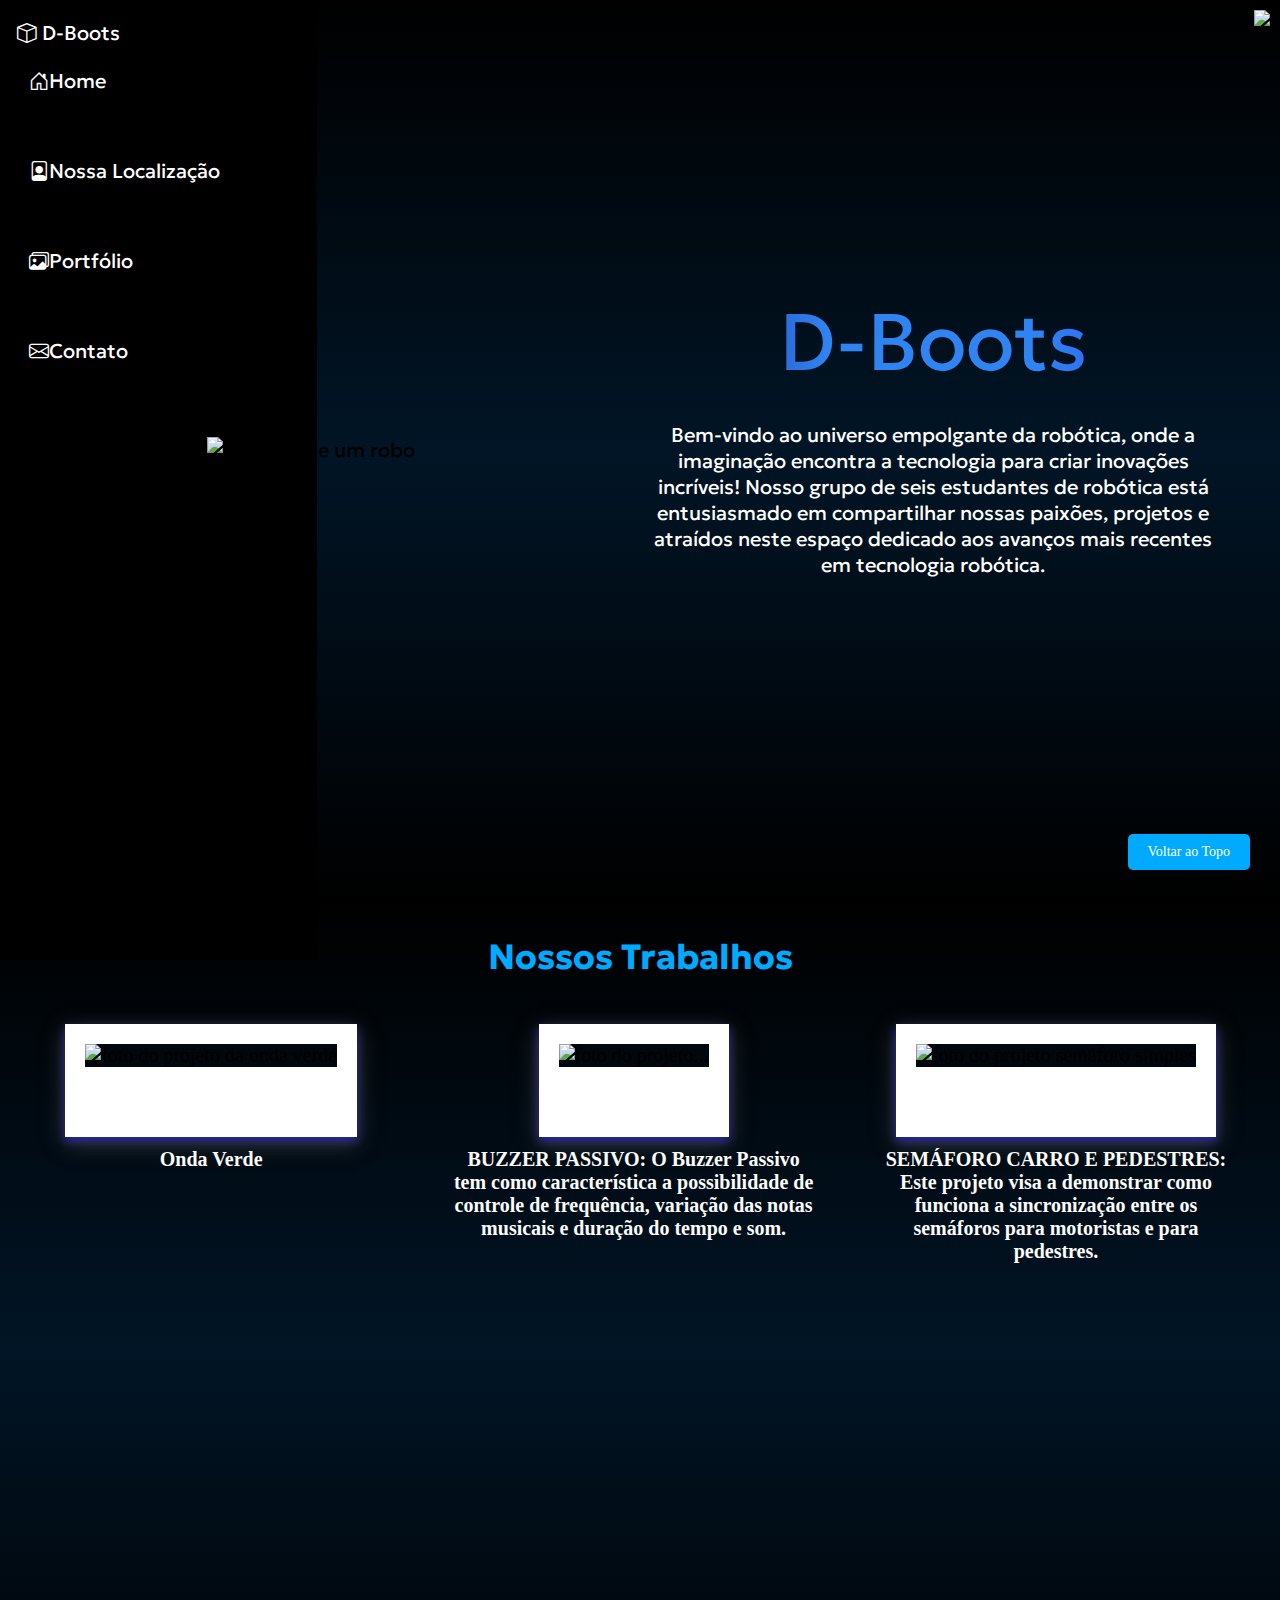
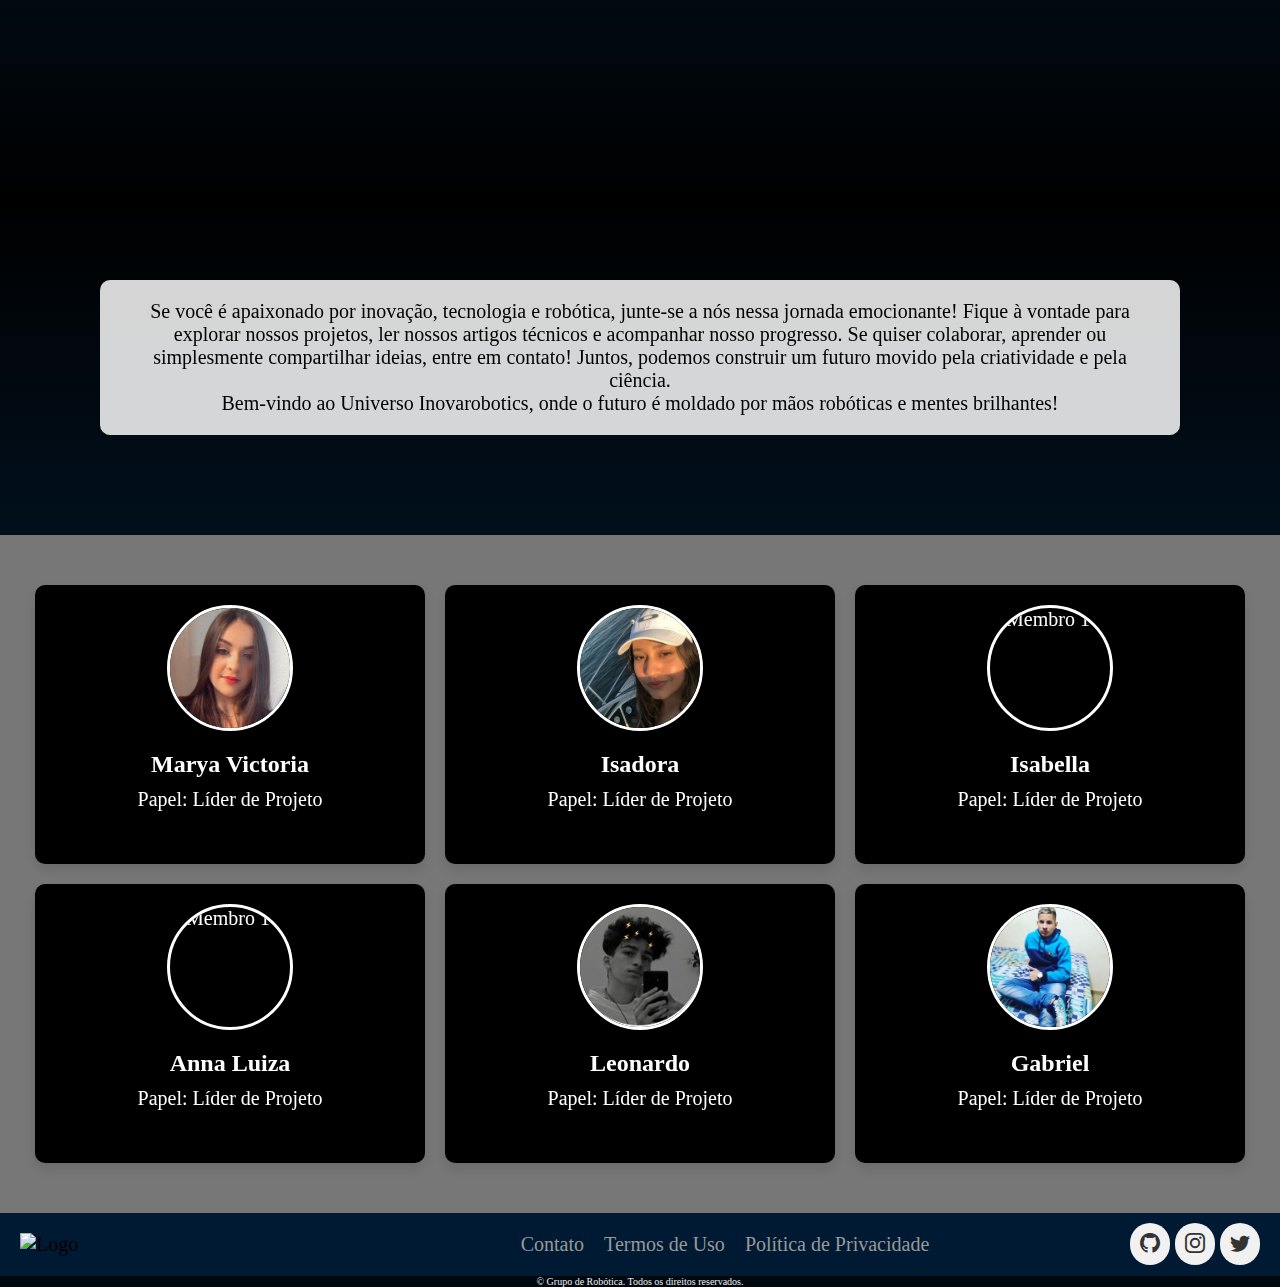
==== commit f5db0020: "Add files via upload" ====
--- a/index.html
+++ b/index.html
@@ -5,103 +5,72 @@
     <meta charset="UTF-8">
     <meta http-equiv="X-UA-Compatible" content="IE=edge">
     <meta name="viewport" content="width=100%, initial-scale=1.0">
-    <link rel="Website icon" type="png" href="logo2.png">
+    <link rel="Website icon" type="png" href="img/logo2.png">
     <title>Robótica</title>
 
     <link rel="stylesheet" href="style.css">
-    <link rel="stylesheet" href="menu.js">
     <link rel="stylesheet" href="abas-style.css">
     <link rel="stylesheet" href="https://cdn.jsdelivr.net/npm/bootstrap-icons@1.10.5/font/bootstrap-icons.css">
     <link href="https://fonts.googleapis.com/css2?family=Inspiration&display=swap" rel="stylesheet">
     <link rel="preconnect" href="https://fonts.googleapis.com">
     <link href="https://fonts.googleapis.com/css2?family=Geologica&display=swap" rel="stylesheet">
-
 </head>
-
-
-
 
 <body>
     <header>
-        <div class="container">
-            <img src="logo3.png" class="elemento">
-        </div>
-    <nav class="menu-lateral">
-        <ul>
-            <li class="item-menu">
-                <button class="icon botao"><i class="bi bi-list"></i></button>
-            </li>
-            <li class="item-menu">
-                <a href="index.html">
-                    <span class="icon"><i class="bi bi-house"></i></span>
-                    <span class="txt-link">Home</span>
-                </a>
-            </li>
-            <li class="item-menu">
-                <a href="trabalhos.html">
-                    <span class="icon"><i class="bi bi-image"></i></span>
-                    <span class="txt-link">Trabalhos</span>
-                </a>
-            </li>
-            <li class="item-menu">
-                <a href="sobre.html">
-                    <span class="icon"><i class="bi bi-columns-gap"></i></span>
-                    <span class="txt-link">Sobre</span>
-                </a>
-            </li>
-            <li class="item-menu">
-                <a href="loc.html">
-                    <span class="icon"><i class="bi bi-geo-alt"></i></span>
-                    <span class="txt-link">Localização</span>
-                </a>
-            <li class="item-menu">
-                <a href="nos.html">
-                    <span class="icon"><i class="bi bi-people-fill"></i></span>
-                    <span class="txt-link">Nós</span>
-                </a>
-            </li>
-        </ul>
-    </nav>
-</header>
-
-
-
+      <!-- logo -->
+      <div class="container">
+          <img src="img/logo3.png" class="elemento">
+      </div>
+        <div class="container-menu">
+          <nav class="menu-lateral">
+              <div class="logo">
+                  <i class="bi bi-box"></i>
+                  <span class="logo-text">D-Boots</span>
+              </div>
+              <ul class="menu-list">
+                  <li class="item-menu">
+                      <a href="index.html"><i class="bi bi-house-door"></i><span class="menu-label">Home</span></a>
+                  </li>
+                  <li class="item-menu">
+                      <a href="loc.html"><i class="bi bi-file-person"></i><span class="menu-label">Nossa Localização</span></a>
+                  </li>
+                  <li class="item-menu">
+                      <a href="trabalhos.html"><i class="bi bi-images"></i><span class="menu-label">Portfólio</span></a>
+                  </li>
+                  <li class="item-menu">
+                      <a href="sobre.html"><i class="bi bi-envelope"></i><span class="menu-label">Contato</span></a>
+                  </li>
+              </ul>
+          </nav>
+      </div>
+  </header>
 
     <section class="principal">
-               <div><img class="center" src="robo3.png" alt="imagem de um robo"></div>
+      <!-- robo -->
+               <div><img class="center" src="img/robo3.png" alt="imagem de um robo"></div>
         <div>
+          <!-- caixa de texto tela inicial -->
             <p class="nosso-nome">D-Boots</p>
-            <p class="descricao-texto">A d-boots é um grupo de alunos que tem como objetivo crescerem no mundo da tecnologia.
-                Neste site, teremos todos os nossos trabalhos, localização e também falaremos um pouco sobre o que queremos.
+            <p class="descricao-texto"> Bem-vindo ao universo empolgante da robótica, onde a imaginação encontra a tecnologia para criar inovações incríveis! Nosso grupo de seis estudantes de robótica está entusiasmado em compartilhar nossas paixões, projetos e atraídos neste espaço dedicado aos avanços mais recentes em tecnologia robótica.
             </p>
         </div>
     </section>
 
-
-
-
-
-
-
-
-
-
-
-
-
+    <!-- fotos polaroid -->
     <section class="fotos">
         <h2 class="trabalhos">Nossos Trabalhos</h2>
         <div class="div-fotos">
         <div class="container2">
-            <img class="polaroid" src="fototra.jpg" alt="foto do projeto da onda verde">
+            <img class="polaroid" src="projetos/potenciometro-simples.jpg" alt="foto do projeto da onda verde">
             <h3 class="descricao">Onda Verde</h3>
         </div>
         <div class="container2">
-            <img class="polaroid" src="image.jpg" alt="foto do projeto...">
+            <img class="polaroid" src="projetos/potenciometro-simples.jpg" alt="foto do projeto...">
             <h3 class="descricao">BUZZER PASSIVO: O Buzzer Passivo tem como característica a possibilidade de controle de frequência, variação das notas musicais e duração do tempo e som. 
         </div>
         <div class="container2">
-            <img class="polaroid" src="sinallfoto.jpg" alt="foto do projeto semáforo simples">
+            <img class="polaroid" src="projetos/potenciometro-simples.jpg" alt="foto do projeto semáforo simples">
             <h3 class="descricao">SEMÁFORO CARRO E PEDESTRES: Este projeto visa a demonstrar como
                 funciona a sincronização entre os semáforos
                 para motoristas e para pedestres. </h3>
@@ -110,20 +79,25 @@
     </div>
 </section>
 
-
-
+<!-- video -->
 <section class="container-video">
     <iframe class="video" src="https://www.youtube.com/embed/6oYvwf1dXDo" width="1000" height="700" title="YouTube video player" frameborder="0" allow="accelerometer; autoplay; clipboard-write; encrypted-media; gyroscope; picture-in-picture; web-share" allowfullscreen></iframe>
 </section>
 
-
-
-
-
+<section class="texto-foto.praticando">
+  <div class="section">
+    <div class="section-background"></div>
+    <div class="content">
+      <p>Se você é apaixonado por inovação, tecnologia e robótica, junte-se a nós nessa jornada emocionante! Fique à vontade para explorar nossos projetos, ler nossos artigos técnicos e acompanhar nosso progresso. Se quiser colaborar, aprender ou simplesmente compartilhar ideias, entre em contato! Juntos, podemos construir um futuro movido pela criatividade e pela ciência. <br> Bem-vindo ao Universo Inovarobotics, onde o futuro é moldado por mãos robóticas e mentes brilhantes!</p>
+    </div>
+  </div>
+</section>
+
+<!-- membros -->
 <section>
     <div class="container-membros">
         <div class="member">
-          <img src="marya.png" alt="Membro 1">
+          <img class="img-membros" src="img/marya.png" alt="Membro 1">
           <h2>Marya Victoria</h2>
           <p>Papel: Líder de Projeto</p>
           <div class="social-links">
@@ -133,7 +107,7 @@
           </div>
         </div>
         <div class="member">
-            <img src="isa.png" alt="Membro 1">
+            <img src="img/isa.png" alt="Membro 1">
             <h2>Isadora</h2>
             <p>Papel: Líder de Projeto</p>
             <div class="social-links">
@@ -143,7 +117,7 @@
             </div>
           </div>
           <div class="member">
-            <img src="bella.png" alt="Membro 1">
+            <img src="img/bella.png" alt="Membro 1">
             <h2>Isabella</h2>
             <p>Papel: Líder de Projeto</p>
             <div class="social-links">
@@ -153,7 +127,7 @@
             </div>
           </div>
           <div class="member">
-            <img src="anna.png" alt="Membro 1">
+            <img src="img/anna.png" alt="Membro 1">
             <h2>Anna Luiza</h2>
             <p>Papel: Líder de Projeto</p>
             <div class="social-links">
@@ -163,7 +137,7 @@
             </div>
           </div>
           <div class="member">
-            <img src="leo.png" alt="Membro 1">
+            <img src="img/leo.png" alt="Membro 1">
             <h2>Leonardo</h2>
             <p>Papel: Líder de Projeto</p>
             <div class="social-links">
@@ -173,7 +147,7 @@
             </div>
           </div>
           <div class="member">
-            <img src="gab.png" alt="Membro 1">
+            <img src="img/gab.png" alt="Membro 1">
             <h2>Gabriel</h2>
             <p>Papel: Líder de Projeto</p>
             <div class="social-links">
@@ -182,41 +156,35 @@
               <a href="#">LinkedIn</a>
             </div>
           </div>
-        <!-- ... Outros membros ... -->
       </div>
 </section>
 
-
-
-
+<!-- rodape -->
 <footer>
-    <div class="footer">
-        <div class="logo">
-          <img src="logo3.png" alt="Logo">
-        </div>
-        <div class="links">
-            <a href="contato">Contato</a>
-            <a href="termos-de-uso">Termos de Uso</a>
-            <a href="politica-de-privacidade">Política de Privacidade</a>
-          </div>
-        <div class="social-icons">
-          <a href="https://github.com/"><i class="bi bi-github"></i></a>
-          <a href="https://www.instagram.com/"><i class="bi bi-instagram"></i></a>
-          <a href="https://twitter.com/Twitter"><i class="bi bi-twitter"></i></a>
-        </div>
-      </div>
-      <div>
-        <p class="copyright">&copy; Grupo de Robótica. Todos os direitos reservados.</p>
-      </div>
+  <div class="footer">
+    <div class="logo">
+      <img src="img/logo3.png" alt="Logo">
+    </div>
+    <div class="links">
+      <a href="contato">Contato</a>
+      <a href="termos-de-uso">Termos de Uso</a>
+      <a href="politica-de-privacidade">Política de Privacidade</a>
+    </div>
+    <div class="social-icons">
+      <a href="https://github.com/Bellitah/robotica"><i class="bi bi-github"></i></a>
+      <a href="https://www.instagram.com/d_boots_/"><i class="bi bi-instagram"></i></a>
+      <a href="https://twitter.com/Twitter"><i class="bi bi-twitter"></i></a>
+    </div>
+  </div>
+  <div>
+    <p class="copyright">&copy; Grupo de Robótica. Todos os direitos reservados.</p>
+  </div>
 </footer>
 
-
-
+<!-- botao flutuante -->
 <a href="#top" class="botao-flutuante">Voltar ao Topo</a>
 
-
-
-
+<!-- javascript -->
 <script>
     const members = document.querySelectorAll('.member');
 
@@ -236,9 +204,5 @@
     }, 500);
   </script>
 
-
-
-    <script src="menu.js"></script>
-</body>
-
+  </body>
 </html>--- a/style.css
+++ b/style.css
@@ -6,29 +6,26 @@
 
 body {
     background: linear-gradient(black, #011526, black);
-}
-
-
+    height: 100vh;
+}
+
+/* logo */
 .container {
     float: right;
 }
 
 .elemento {
     margin: 10px;
-    width: 120px;
-}
-
-
-
-
-
+    width: 80px;
+}
+
+/* robo */
 .center {
     height: 80vh;
     width: 80%;
     max-width: 780px;
     transform: translatey(0px);
     animation: float 6s ease-in-out infinite;
-    z-index: -1;
 }
 
 @keyframes float {
@@ -45,6 +42,7 @@
     }
 }
 
+/* caixa de texto tela inicial */
 .principal {
     align-items: center;
     text-align: center;
@@ -66,19 +64,11 @@
 
 .descricao-texto {
   color: white;
-  padding: 60px;
+  padding: 30px;
   font-size: 100%;
 }
 
-
-
-
-
-
-
-
-
-
+/* fotos polaroid */
 .div-fotos {
     display: grid;
     grid-template-columns: 33% 33% 33%;
@@ -91,7 +81,6 @@
     margin: 1em;
     color: #00aaff;
     font-family: 'Geologica', sans-serif;
-
 }
 
 .polaroid {
@@ -104,7 +93,6 @@
 
 img {
     width: 70%;
-    height: 50%;
 }
 
 div.container2 {
@@ -125,38 +113,62 @@
     margin: 3%;
 }
 
-
-
-
+/* video */
 .container-video {
     align-items: center;
     text-align: center;
-    margin: 0 0 1em 0;
-}
-
-
-
-
-
-
-
-
-
-
+    margin: 1em;
+}
+
+.video {
+  width: 80vh;
+  height: 50vh;
+}
+
+/* secao texto praticando robotica */
+.section {
+  position: relative;
+  padding: 100px ;
+  text-align: center;
+  font-size: 20px;
+}
+
+.section-background {
+  position: absolute;
+  top: 0;
+  left: 0;
+  width: 100%;
+  height: 100%;
+  background-image: url('projetos/praticando-robotica.jpg');
+  background-size: cover;
+  background-attachment: fixed;
+  opacity: 0.5; /* ajuste a opacidade conforme desejado */
+}
+
+.content {
+  background-color: rgba(255, 255, 255, 0.836);
+  padding: 20px;
+  border-radius: 10px;
+  color: #000;
+  z-index: 1;
+  font-size: 100%;
+}
+
+/* membros */
 .container-membros {
     display: flex;
     flex-wrap: wrap;
     justify-content: center;
-    padding: 2rem;
+    padding: 2rem 0;
     background-color: #777;
   }
   
   .member {
-    width: calc(33.33% - 2rem);
+    width: 350px;
     background-color: #000;
     color: white;
-    margin: 1rem;
-    padding: 1.5rem;
+    margin: 0.5rem;
+    padding: 1em;
     border-radius: 10px;
     box-shadow: 0 6px 12px rgba(0, 0, 0, 0.1);
     display: flex;
@@ -231,62 +243,43 @@
     transform: scale(1.1) rotate(5deg);
   }
 
-
-
-
-
-
-
+/* rodape */
 .footer {
-    background-color: #001a33;
-    padding: 20px;
-    display: flex;
-    justify-content: space-between;
-    align-items: center;
-  }
-
-  footer a {
-    color: #999;
-    text-decoration: none;
-  }
-
-  .logo {
-    width: 300px;
-    margin: 0 0 0 2em;
-  }
-
-  .social-icons {
-    display: flex;
-    gap: 10px;
-  }
-
-  .social-icons a {
-    text-decoration: none;
-    color: #333;
-    background-color: #f1f1f1;
-    border-radius: 100px;
-    padding: 0.5em;
-  }
-
-  .links {
-    display: flex;
-    gap: 20px;
-  }
-
+  background-color: #001a33;
+  padding: 20px;
+  display: flex;
+  justify-content: space-between;
+  align-items: center;
+}
+footer a {
+  color: #999;
+  text-decoration: none;
+}
+.logo {
+  width: 300px;
+}
+.social-icons {
+  gap: 10px;
+}
+.social-icons a {
+  text-decoration: none;
+  color: #333;
+  background-color: #f1f1f1;
+  border-radius: 100px;
+  padding: 0.5em;
+}
+.links {
+  display: flex;
+  gap: 20px;
+}
 .copyright {
-    text-align: center;
-    color: #f1f1f1;
-    font-size: 50%;
-}
-
-
-
-
-
-
-
-
-.botao-flutuante {
+  text-align: center;
+  color: #f1f1f1;
+  font-size: 50%;
+} 
+
+/* botao flutuante */
+   .botao-flutuante {
     position: fixed;
     bottom: 30px;
     right: 30px;
@@ -302,11 +295,16 @@
 
 .botao-flutuante:hover {
     background-color: #0092cc;
-}
-
+} 
 
 @media screen and (max-width: 640px) {
 
+  .elemento {
+    float: right;
+    width: 20%;
+}
+
+    /* robo */
     .center {
         width: 60%;
         height: 30%;
@@ -327,15 +325,11 @@
         }
     }
 
-
+    /* caixa de texto tela inicial */
     .principal {
       display: block;
-    }
-
-    .elemento {
-        float: right;
-        width: 27%;
-        height: 27%;
+      font-size: 50px;
+
     }
 
     .nosso-nome {
@@ -343,18 +337,19 @@
     }
 
     .descricao-texto {
-      margin: -40px 0 0 0;
-      font-size: 15px;
-    }
-  
-
-
-
-
-
-
-
-
+      font-size: 25px;
+    }
+
+/* secao texto praticando robotica */
+    .section {
+      padding: 20px;
+    }
+
+    .content {
+      font-size: 10px;
+    }
+
+    /* foto polaroid */
     .polaroid {
       border-top: 5px solid rgb(255, 255, 255);
       border-left: 5px solid rgb(255, 255, 255);
@@ -363,42 +358,36 @@
       box-shadow: 0 4px 8px 0 rgb(38, 36, 158), 0 6px 20px 0 rgb(65, 63, 63);
       width: 100%;
       height: 40%;
-  }
-
-
-
-  .descricao {
-    margin: 0;
-    font-size: 50%;
-}
-
-  .video {
-    width: 50%;
-    height: 80%;
-  }
-
-
-  .member {
-    display: grid;
-    grid-template-columns: 50% 50%;
-  }
-
-
-
-
-
-
-
-  footer {
-    padding: auto;
-  }
-
-  .logo {
-    width: 10%;
-  }
-
-
-  .social-icons a {
-    padding: 0;
-  }
-} 
+    }
+    .descricao {
+      margin: 0;
+      font-size: 50%;
+    }
+
+    /* video */
+    .video {
+      width: 50%;
+      height: 80%;
+    }
+
+    /* membros */
+    .member img {
+      width: 60px;
+      height: 60px;
+      }
+
+    .member {
+      display: grid;
+      grid-template-columns: 50% 50%;
+    }
+
+    /* rodape */
+
+    .footer {
+      display: block;
+    }
+
+    .logo {
+      width: 30px;
+    }
+  } 
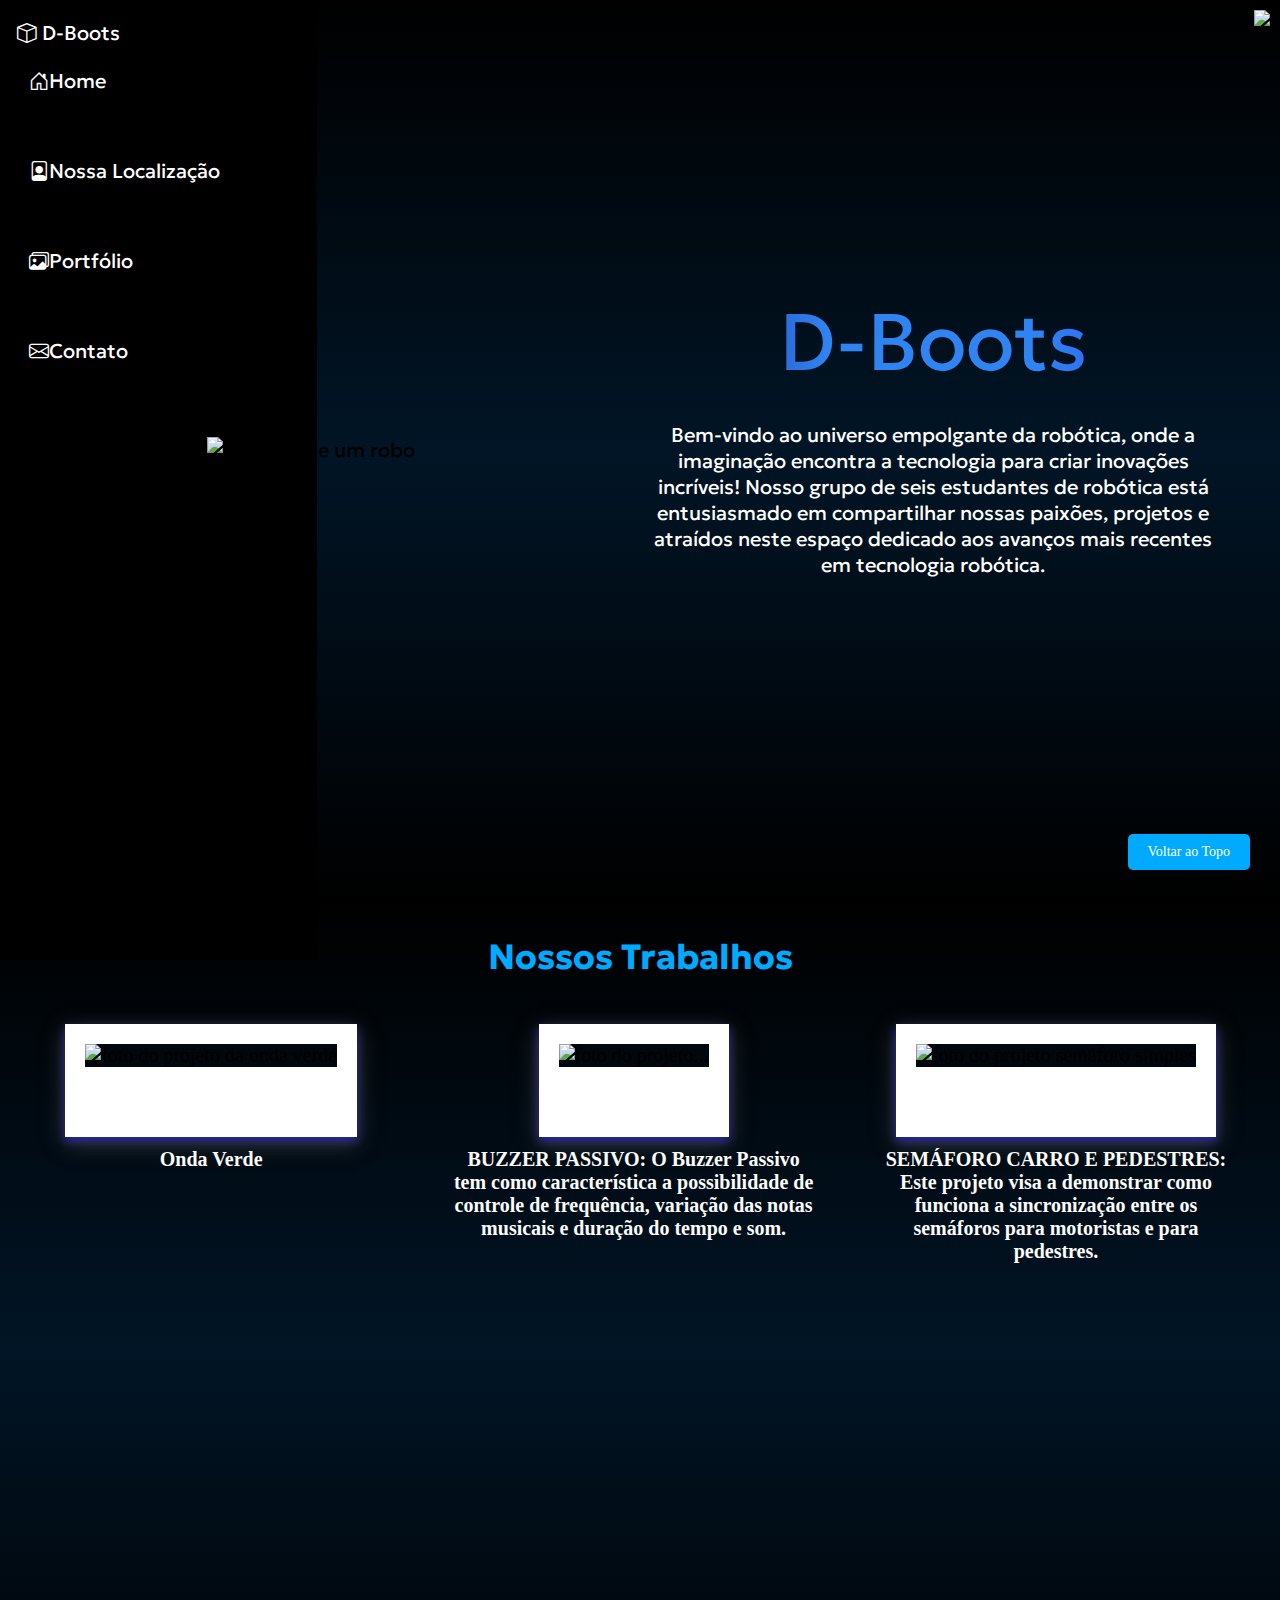
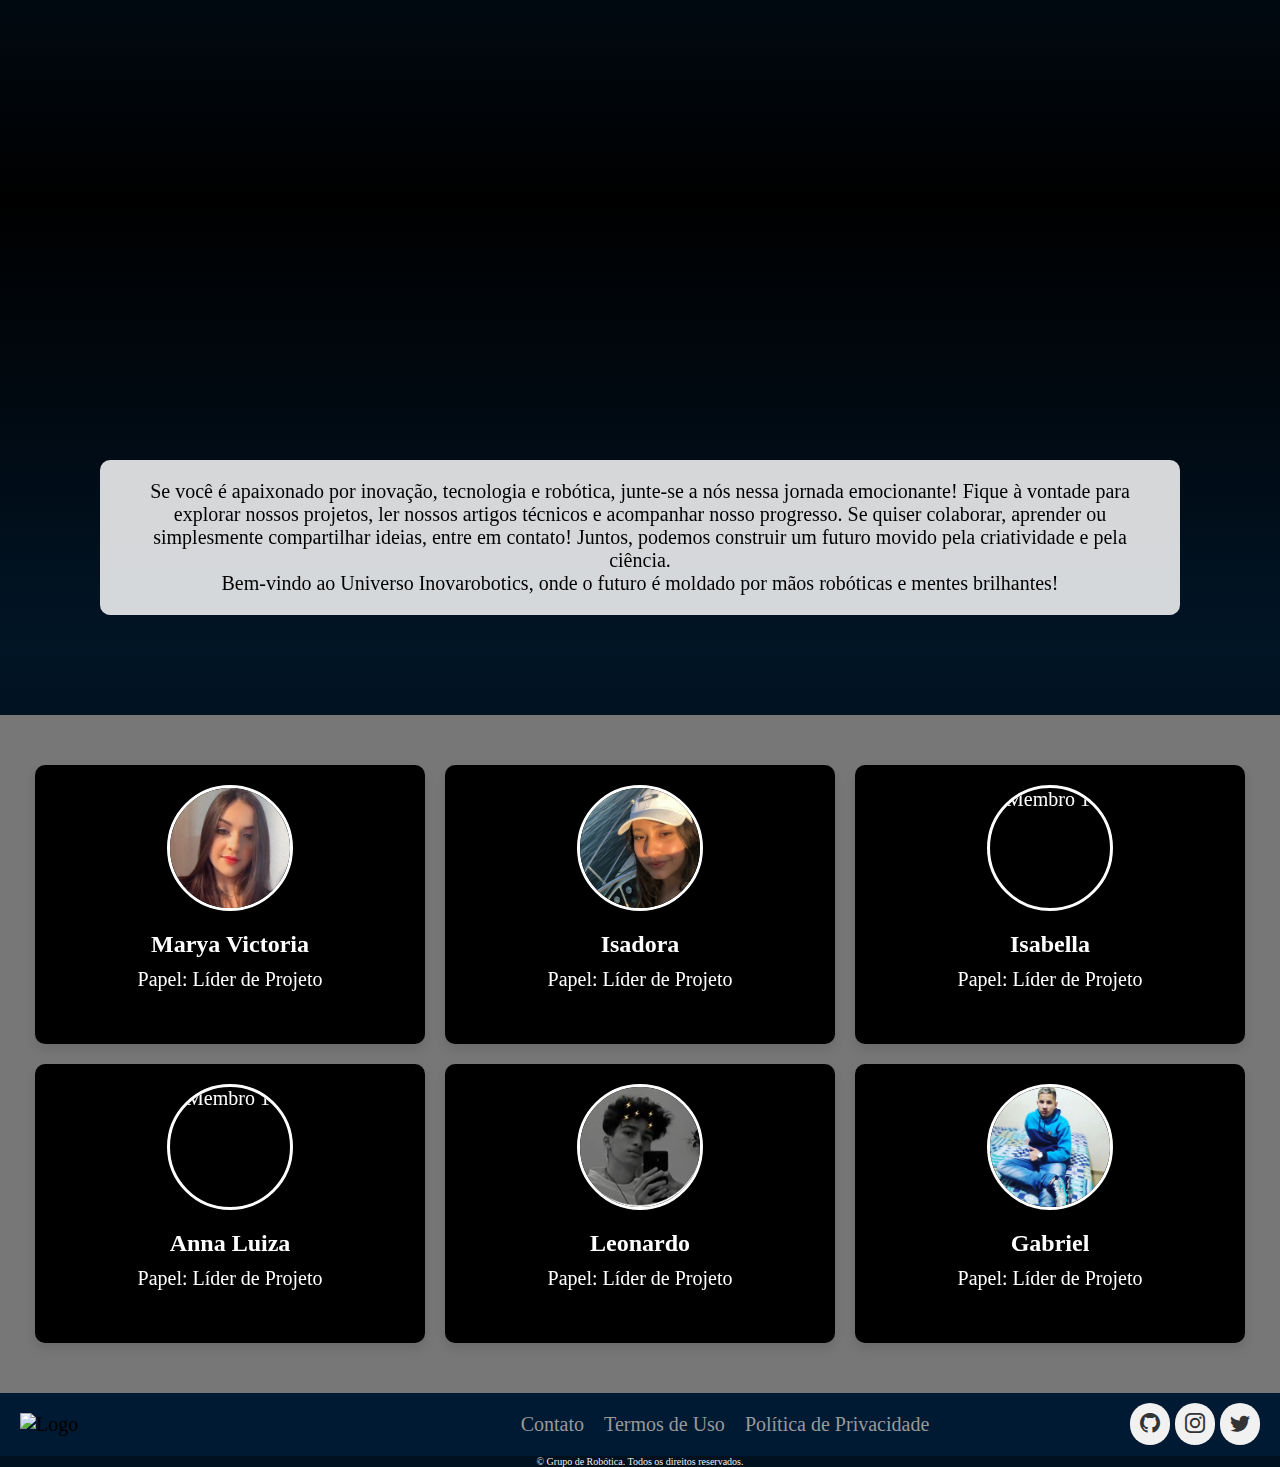
==== commit 7a9fc917: "sobre.html agora se chama contato.html" ====
--- a/index.html
+++ b/index.html
@@ -39,7 +39,7 @@
                       <a href="trabalhos.html"><i class="bi bi-images"></i><span class="menu-label">Portfólio</span></a>
                   </li>
                   <li class="item-menu">
-                      <a href="sobre.html"><i class="bi bi-envelope"></i><span class="menu-label">Contato</span></a>
+                      <a href="contato.html"><i class="bi bi-envelope"></i><span class="menu-label">Contato</span></a>
                   </li>
               </ul>
           </nav>
--- a/style.css
+++ b/style.css
@@ -121,8 +121,8 @@
 }
 
 .video {
-  width: 80vh;
-  height: 50vh;
+  width: 100vh;
+  height: 70vh;
 }
 
 /* secao texto praticando robotica */
@@ -356,8 +356,7 @@
       border-right: 5px solid rgb(255, 255, 255);
       border-bottom: 20px solid rgb(255, 255, 255);
       box-shadow: 0 4px 8px 0 rgb(38, 36, 158), 0 6px 20px 0 rgb(65, 63, 63);
-      width: 100%;
-      height: 40%;
+      width: 150%;
     }
     .descricao {
       margin: 0;
@@ -366,8 +365,8 @@
 
     /* video */
     .video {
-      width: 50%;
-      height: 80%;
+      width: 70%;
+      height: 100%;
     }
 
     /* membros */
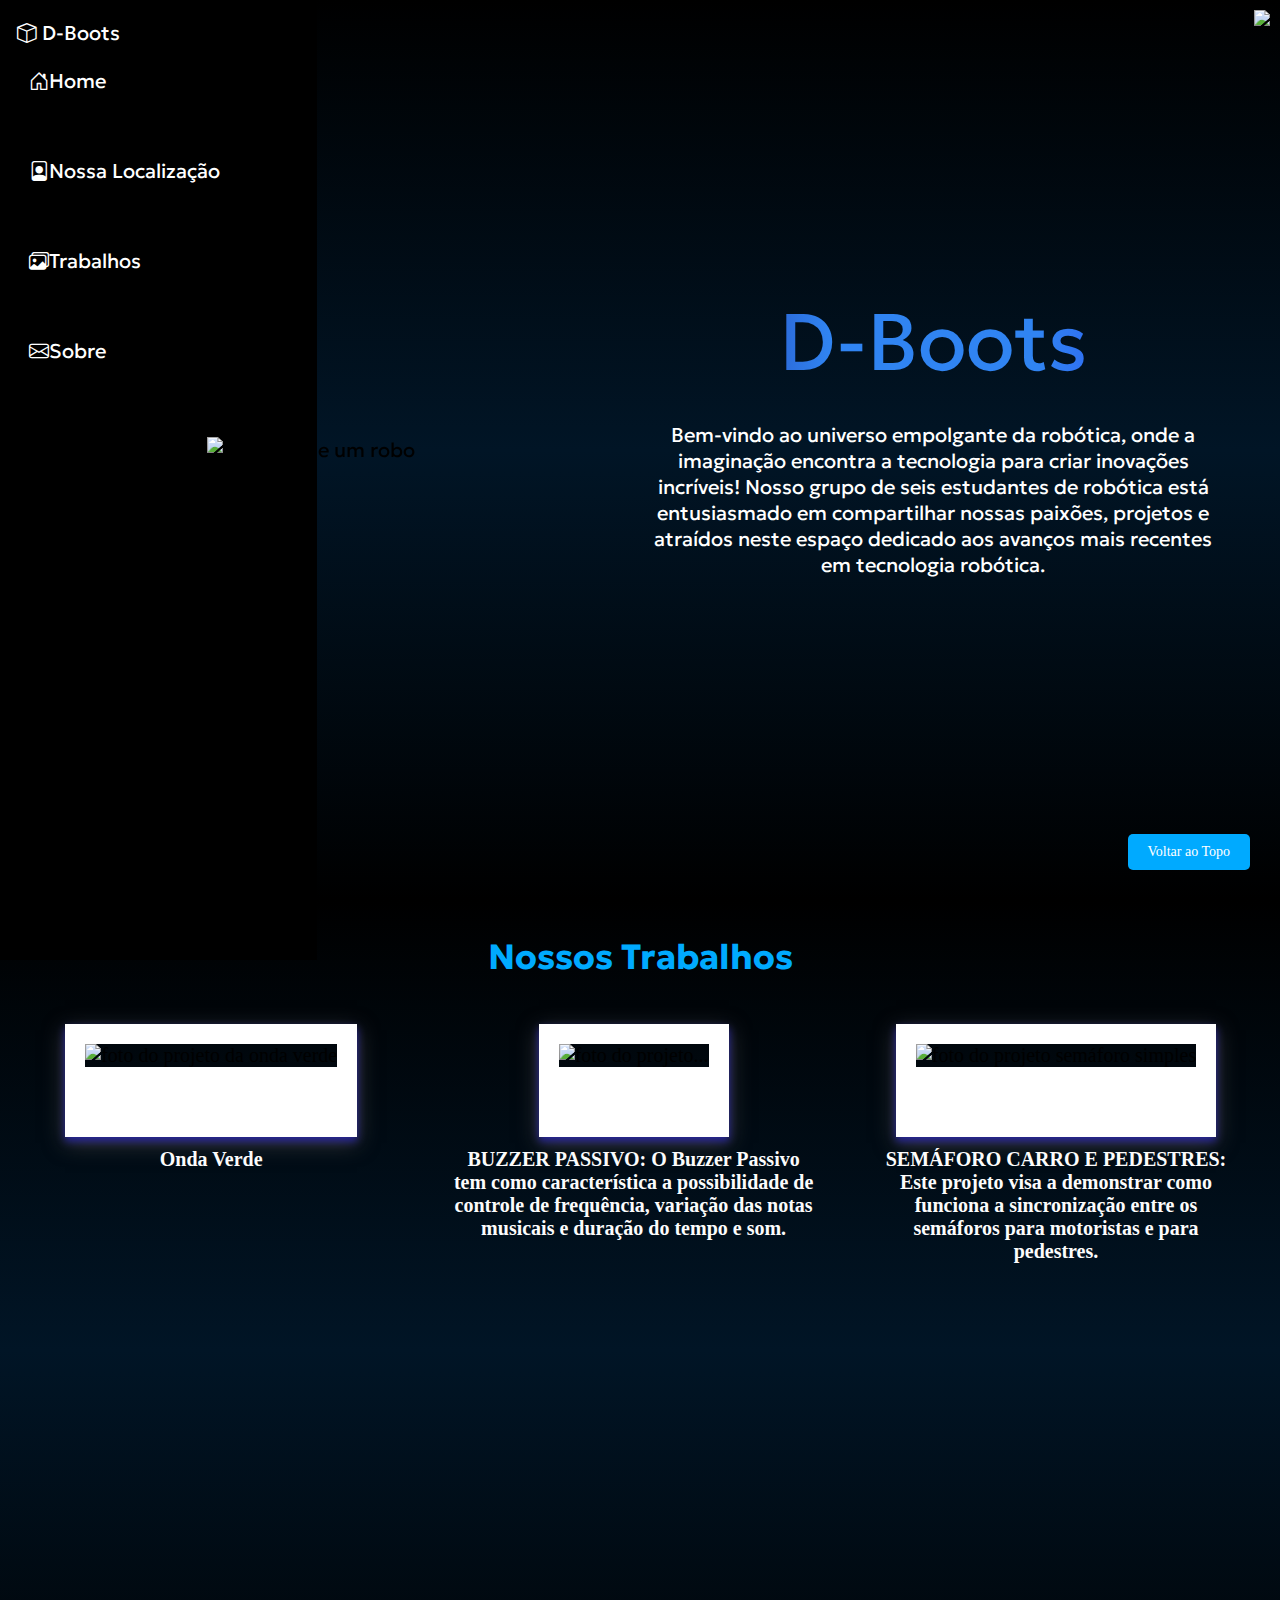
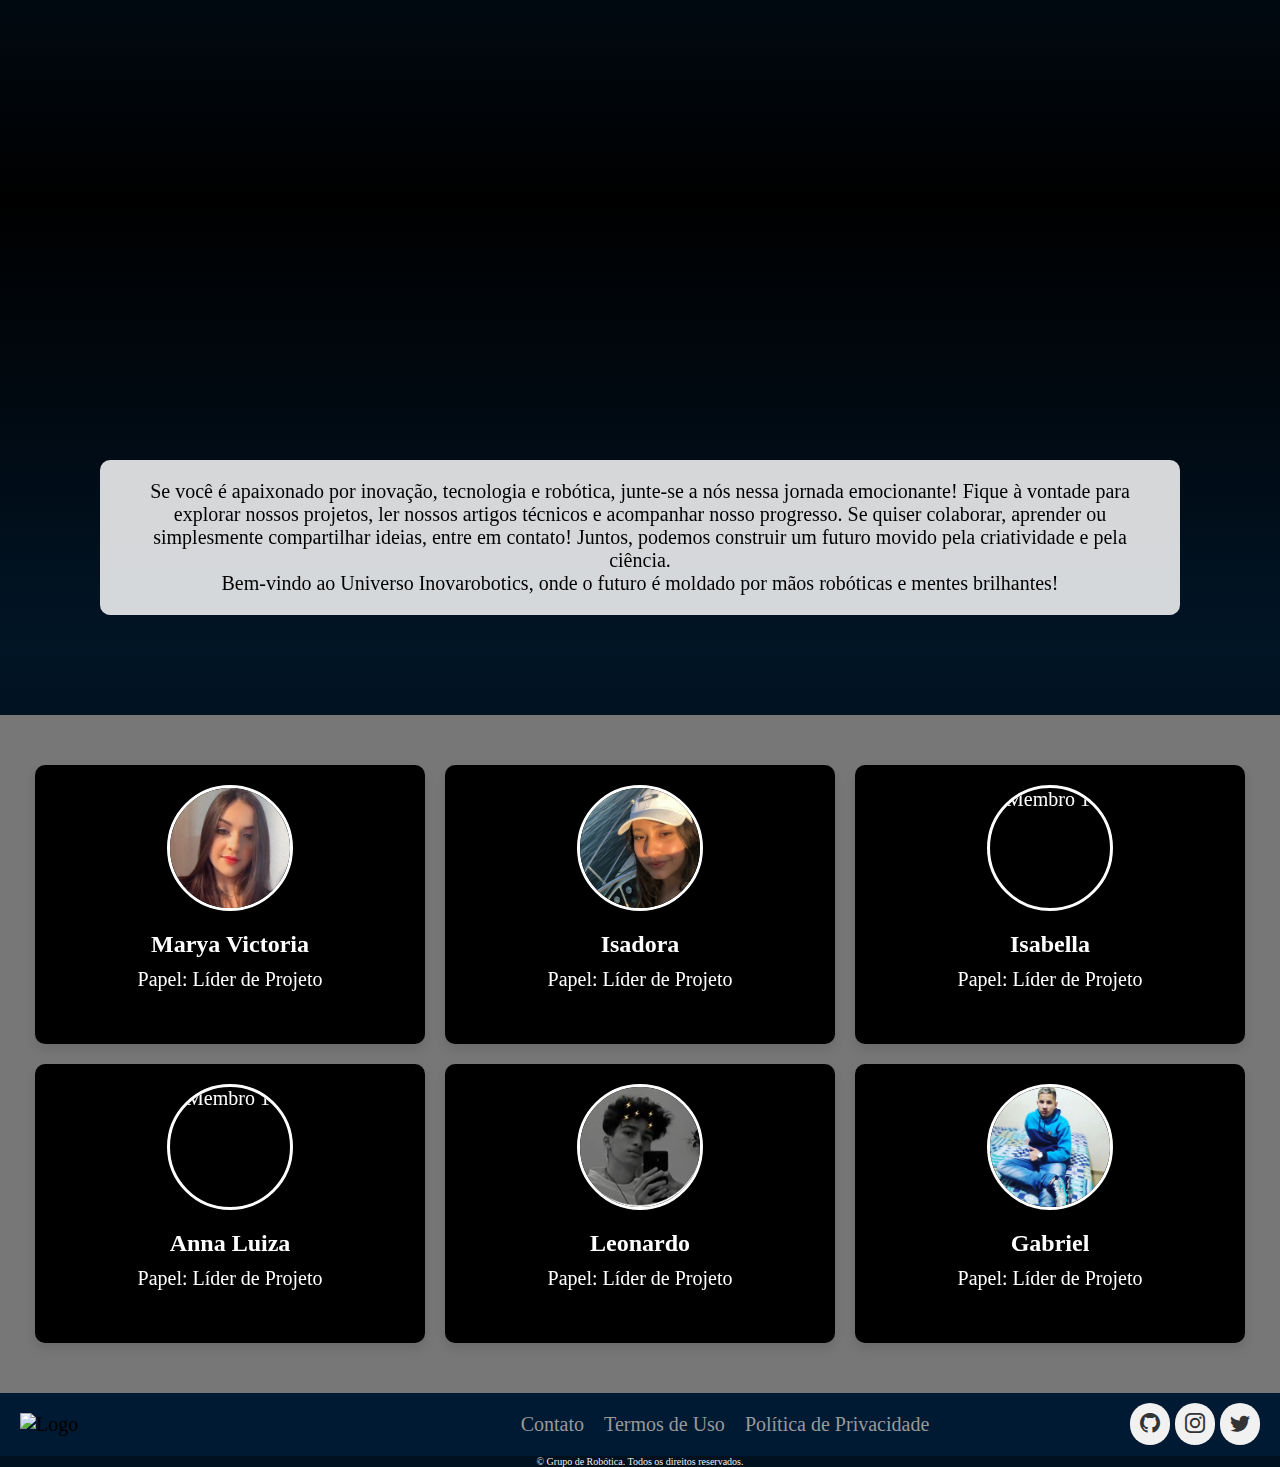
==== commit 743506e2: "padronização entre links e seções" ====
--- a/index.html
+++ b/index.html
@@ -36,10 +36,10 @@
                       <a href="loc.html"><i class="bi bi-file-person"></i><span class="menu-label">Nossa Localização</span></a>
                   </li>
                   <li class="item-menu">
-                      <a href="trabalhos.html"><i class="bi bi-images"></i><span class="menu-label">Portfólio</span></a>
-                  </li>
-                  <li class="item-menu">
-                      <a href="contato.html"><i class="bi bi-envelope"></i><span class="menu-label">Contato</span></a>
+                      <a href="trabalhos.html"><i class="bi bi-images"></i><span class="menu-label">Trabalhos</span></a>
+                  </li>
+                  <li class="item-menu">
+                      <a href="sobre.html"><i class="bi bi-envelope"></i><span class="menu-label">Sobre</span></a>
                   </li>
               </ul>
           </nav>
@@ -48,7 +48,7 @@
 
     <section class="principal">
       <!-- robo -->
-               <div><img class="center" src="img/robo3.png" alt="imagem de um robo"></div>
+               <div><img class="center" src="img/robo2.jpg" alt="imagem de um robo"></div>
         <div>
           <!-- caixa de texto tela inicial -->
             <p class="nosso-nome">D-Boots</p>
--- a/style.css
+++ b/style.css
@@ -142,7 +142,7 @@
   background-image: url('projetos/praticando-robotica.jpg');
   background-size: cover;
   background-attachment: fixed;
-  opacity: 0.5; /* ajuste a opacidade conforme desejado */
+  opacity: 0.4; /* ajuste a opacidade conforme desejado */
 }
 
 .content {
@@ -356,7 +356,7 @@
       border-right: 5px solid rgb(255, 255, 255);
       border-bottom: 20px solid rgb(255, 255, 255);
       box-shadow: 0 4px 8px 0 rgb(38, 36, 158), 0 6px 20px 0 rgb(65, 63, 63);
-      width: 150%;
+      width: 120%;
     }
     .descricao {
       margin: 0;
@@ -365,8 +365,8 @@
 
     /* video */
     .video {
-      width: 70%;
-      height: 100%;
+      width: 100%;
+      height: 150%;
     }
 
     /* membros */
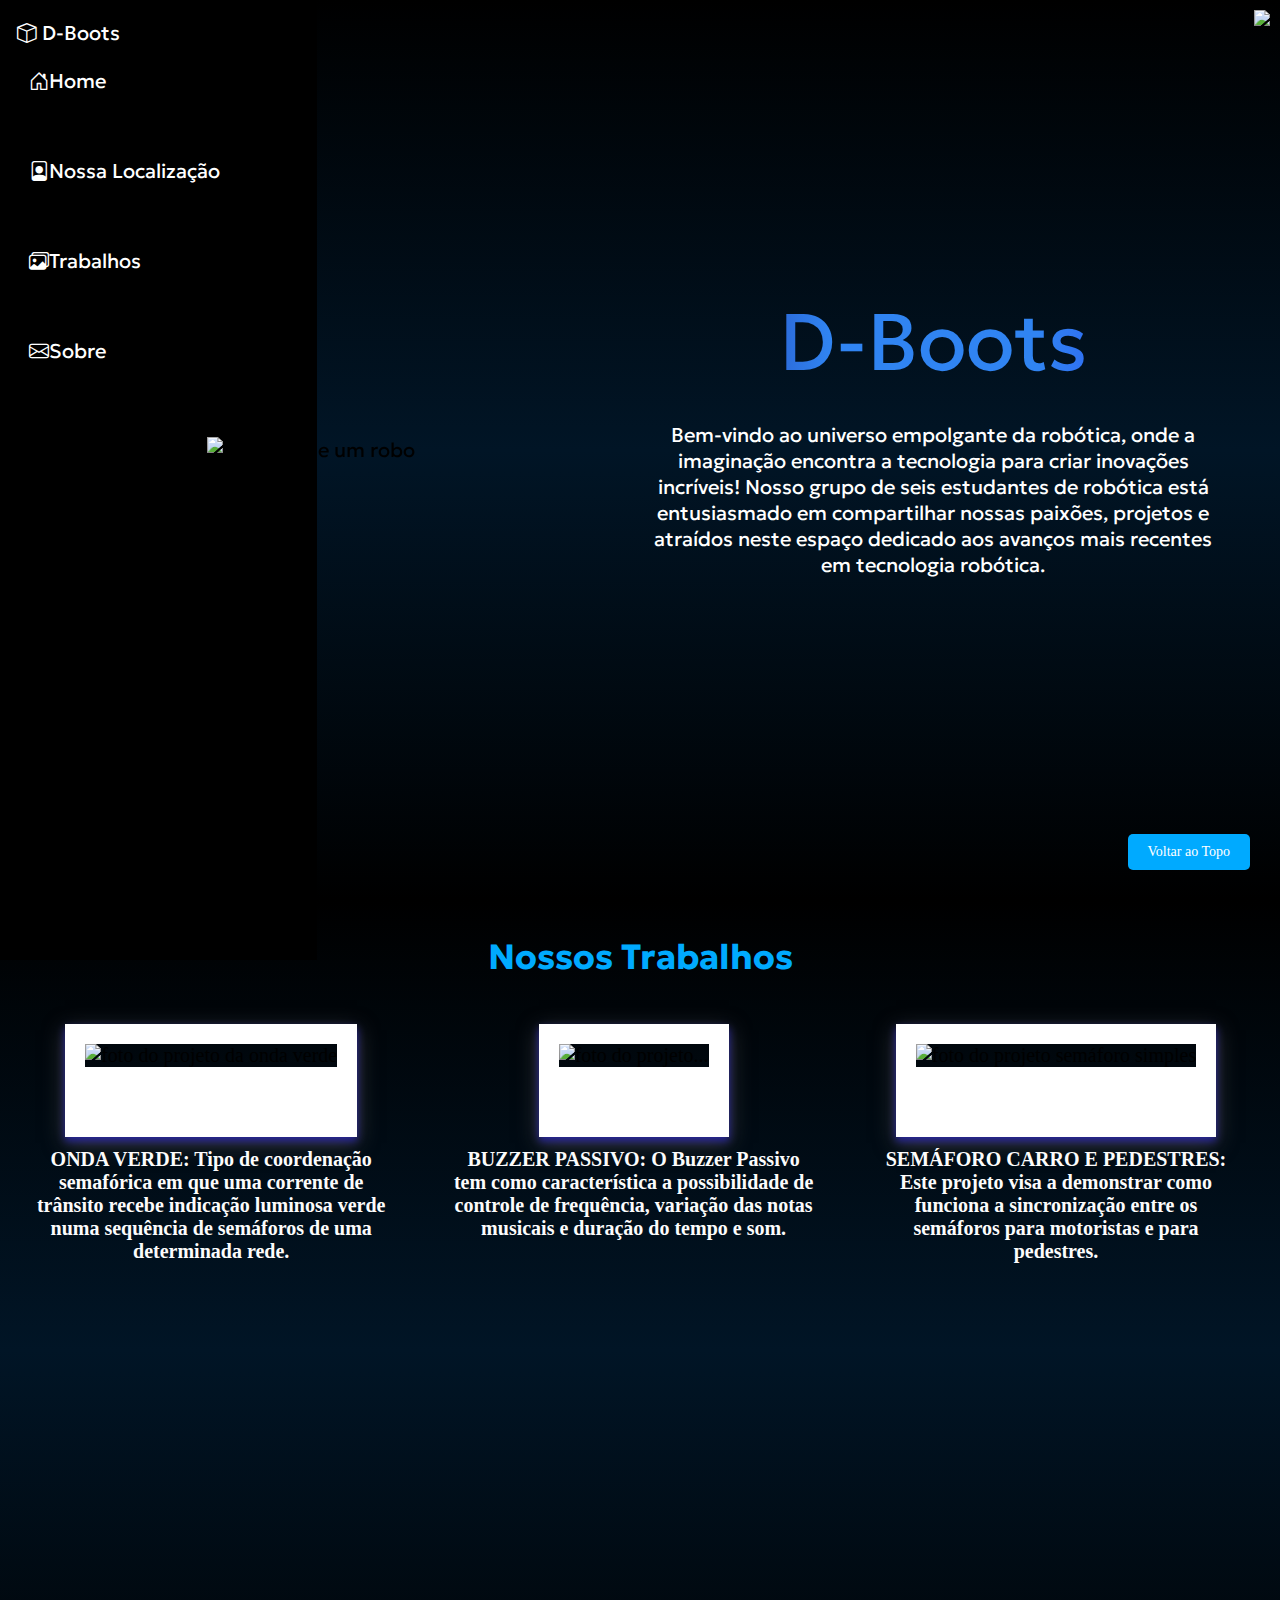
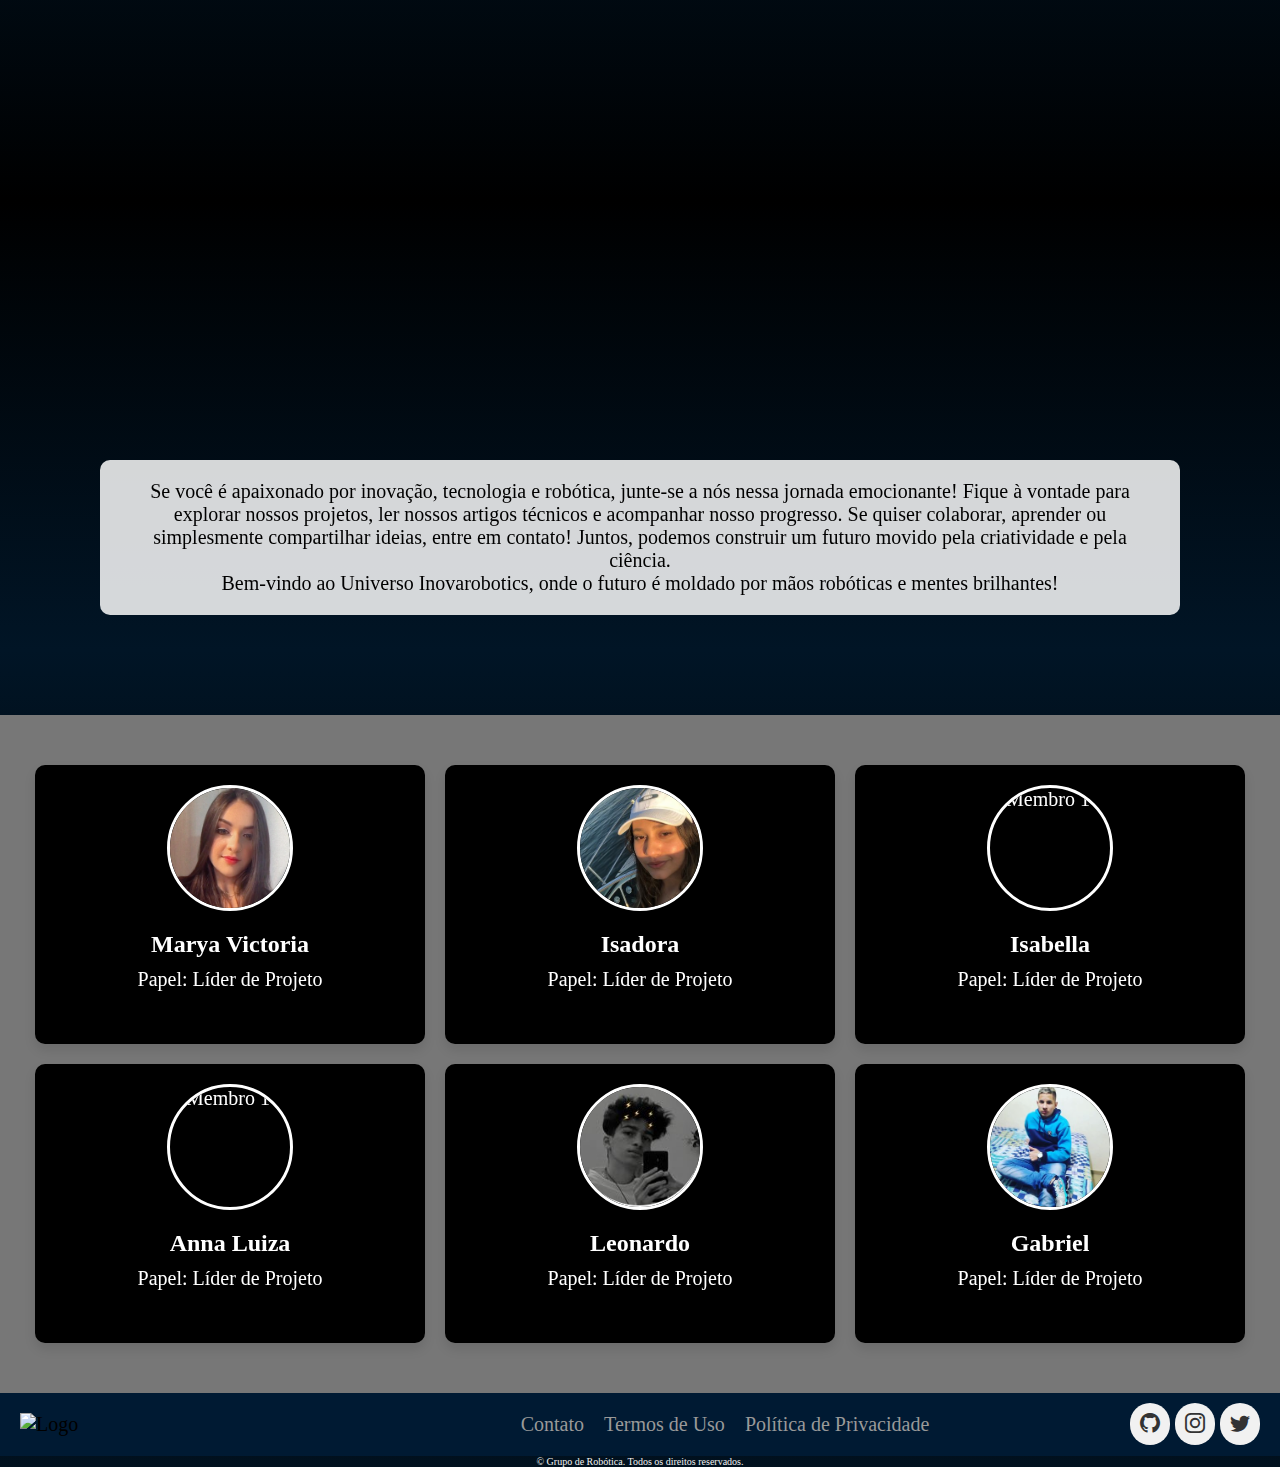
==== commit c7a3e7c9: "Update index.html" ====
--- a/index.html
+++ b/index.html
@@ -63,14 +63,15 @@
         <div class="div-fotos">
         <div class="container2">
             <img class="polaroid" src="projetos/potenciometro-simples.jpg" alt="foto do projeto da onda verde">
-            <h3 class="descricao">Onda Verde</h3>
+            <h3 class="descricao">ONDA VERDE: Tipo de coordenação semafórica em que uma corrente de trânsito recebe indicação luminosa verde numa sequência de semáforos de uma determinada rede.
+          </h3>
         </div>
         <div class="container2">
-            <img class="polaroid" src="projetos/potenciometro-simples.jpg" alt="foto do projeto...">
+            <img class="polaroid" src="projetos/buzzer.jpg" alt="foto do projeto...">
             <h3 class="descricao">BUZZER PASSIVO: O Buzzer Passivo tem como característica a possibilidade de controle de frequência, variação das notas musicais e duração do tempo e som. 
         </div>
         <div class="container2">
-            <img class="polaroid" src="projetos/potenciometro-simples.jpg" alt="foto do projeto semáforo simples">
+            <img class="polaroid" src="projetos/super-maquina.jpg" alt="foto do projeto semáforo simples">
             <h3 class="descricao">SEMÁFORO CARRO E PEDESTRES: Este projeto visa a demonstrar como
                 funciona a sincronização entre os semáforos
                 para motoristas e para pedestres. </h3>
@@ -86,7 +87,6 @@
 
 <section class="texto-foto.praticando">
   <div class="section">
-    <div class="section-background"></div>
     <div class="content">
       <p>Se você é apaixonado por inovação, tecnologia e robótica, junte-se a nós nessa jornada emocionante! Fique à vontade para explorar nossos projetos, ler nossos artigos técnicos e acompanhar nosso progresso. Se quiser colaborar, aprender ou simplesmente compartilhar ideias, entre em contato! Juntos, podemos construir um futuro movido pela criatividade e pela ciência. <br> Bem-vindo ao Universo Inovarobotics, onde o futuro é moldado por mãos robóticas e mentes brilhantes!</p>
     </div>
@@ -205,4 +205,4 @@
   </script>
 
   </body>
-</html>+</html>
